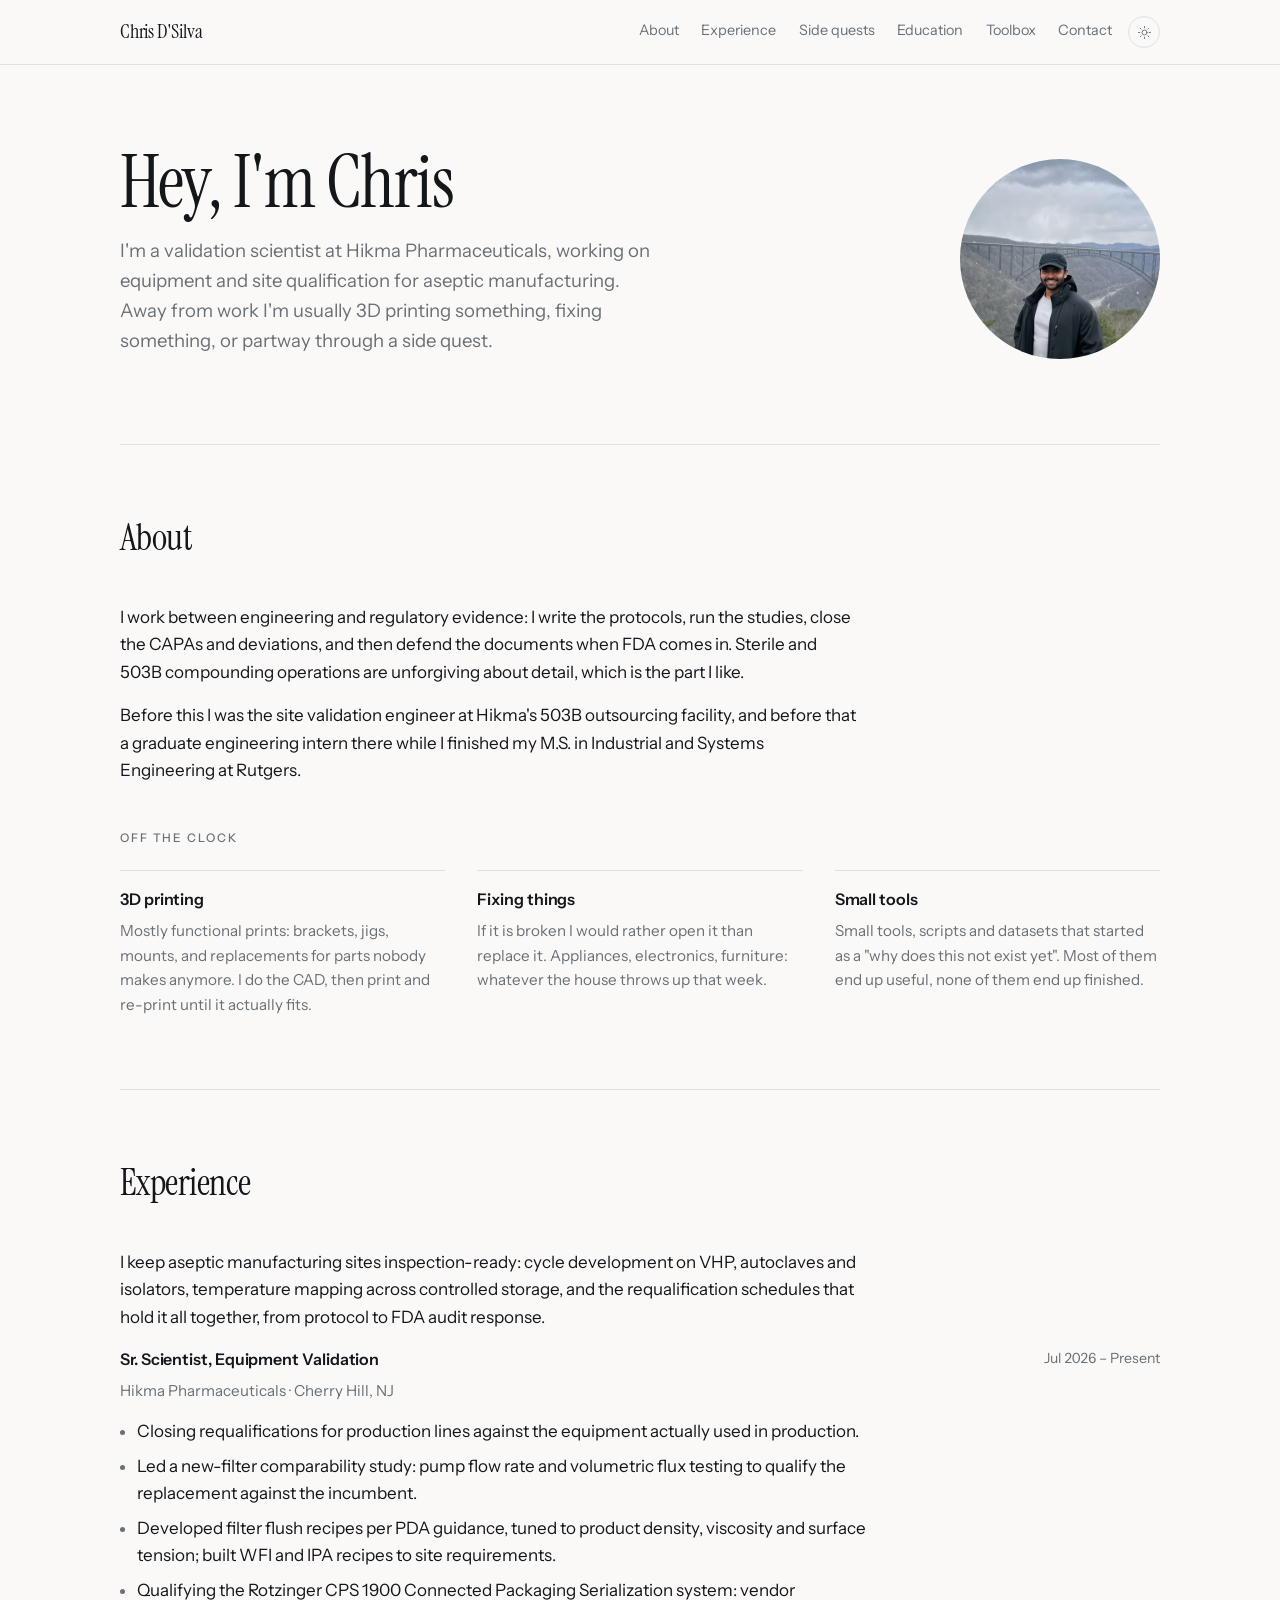
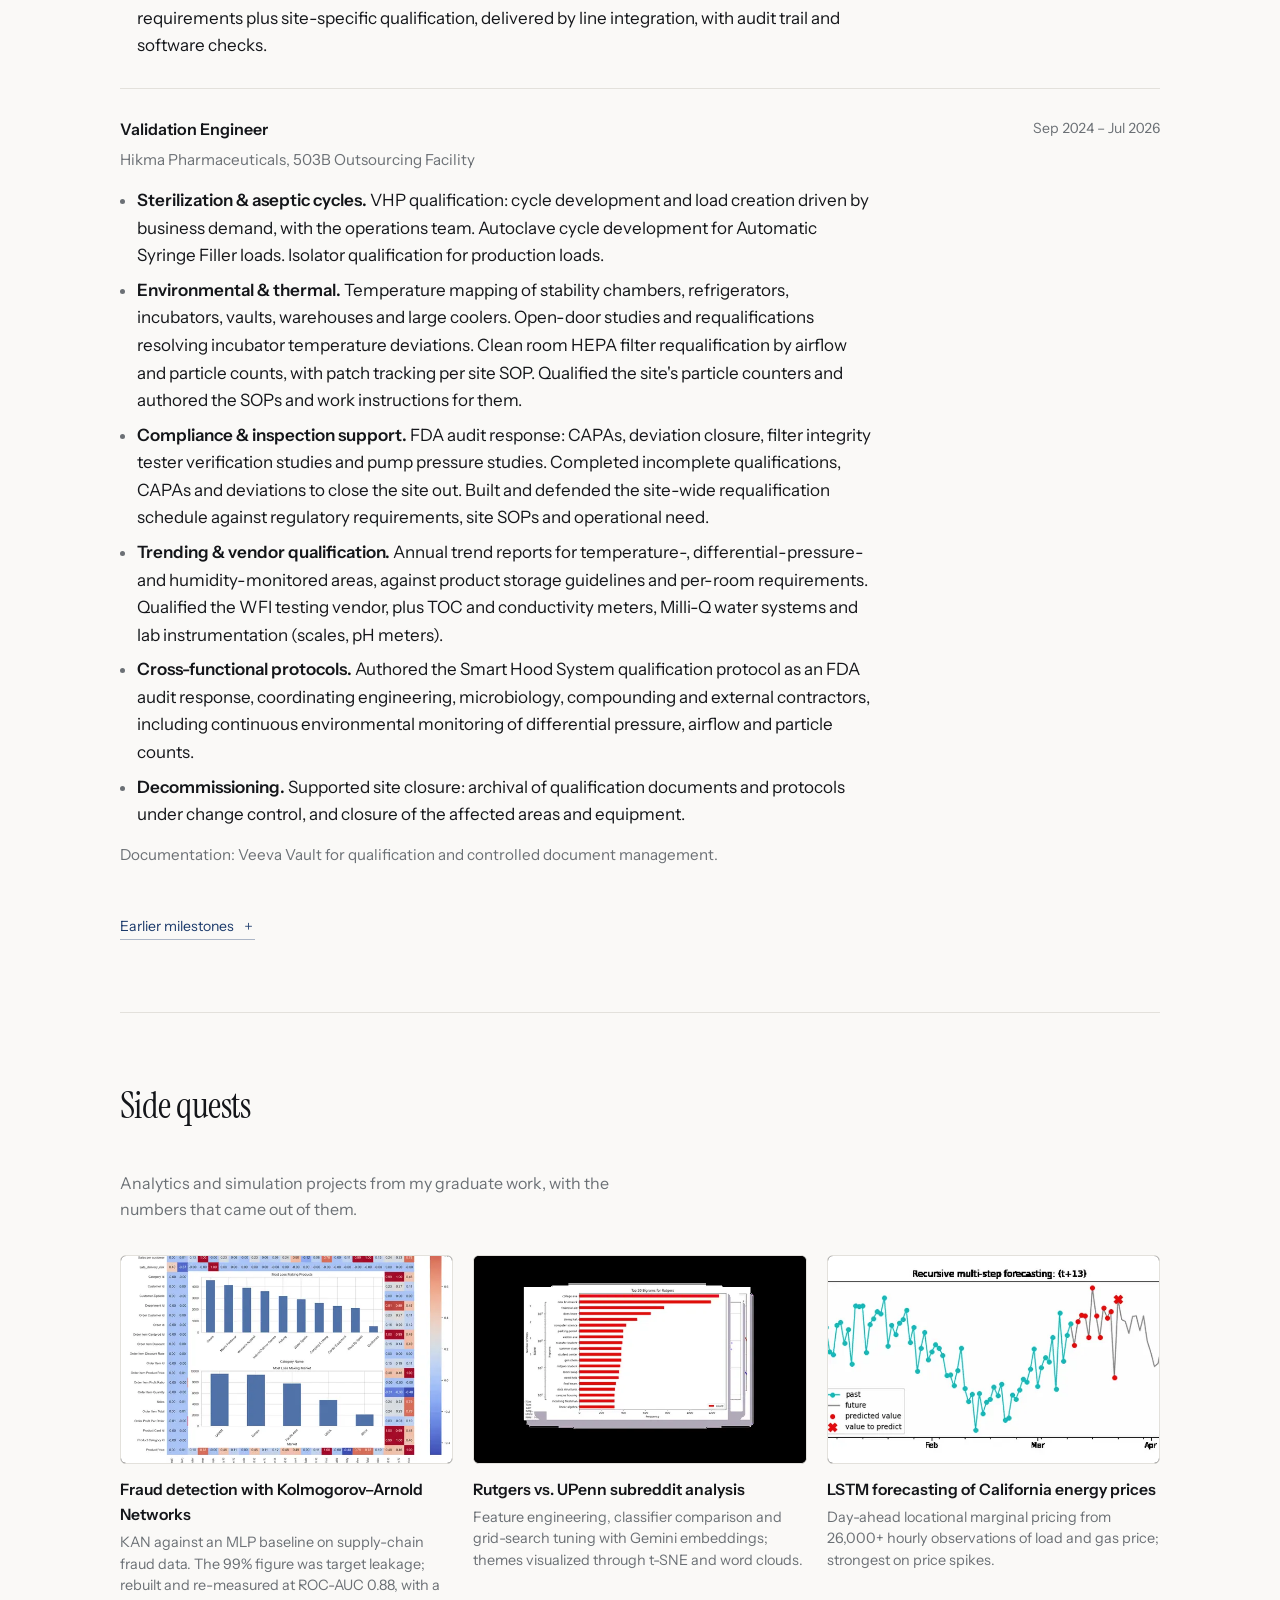
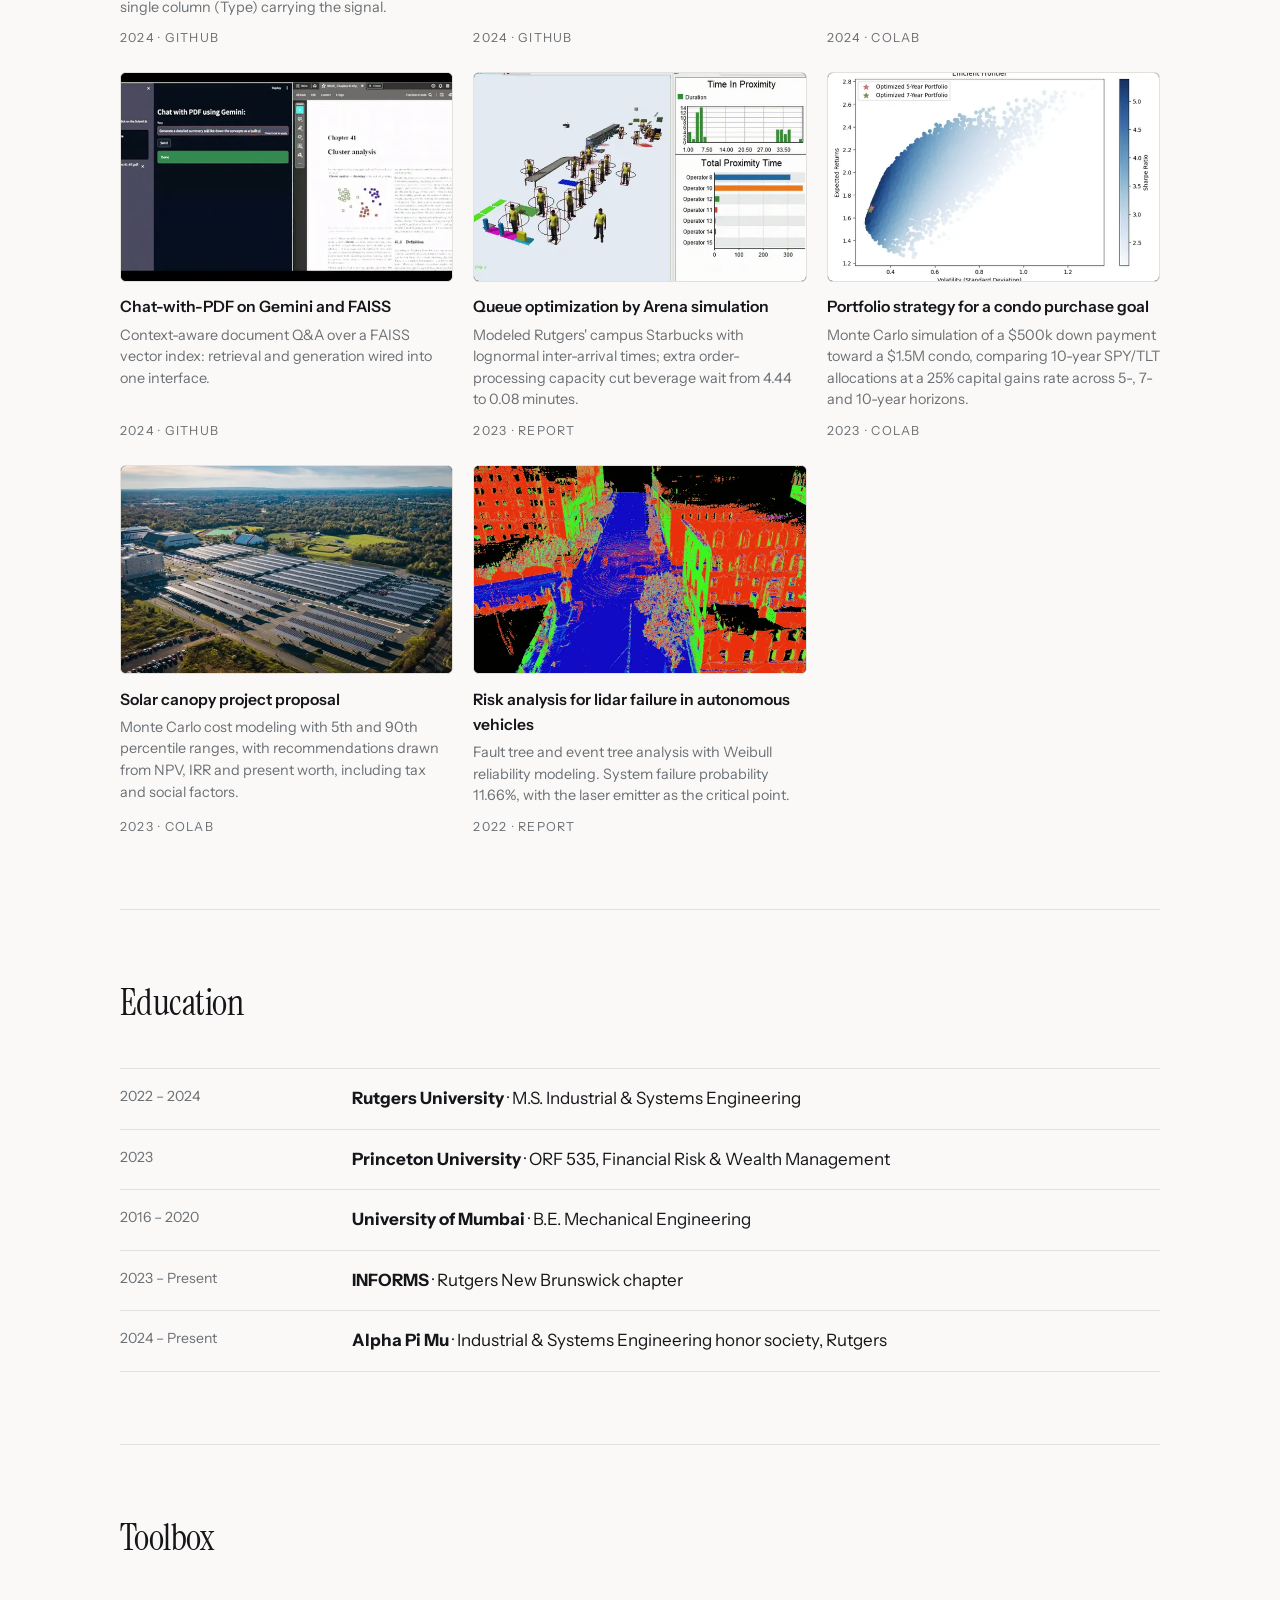
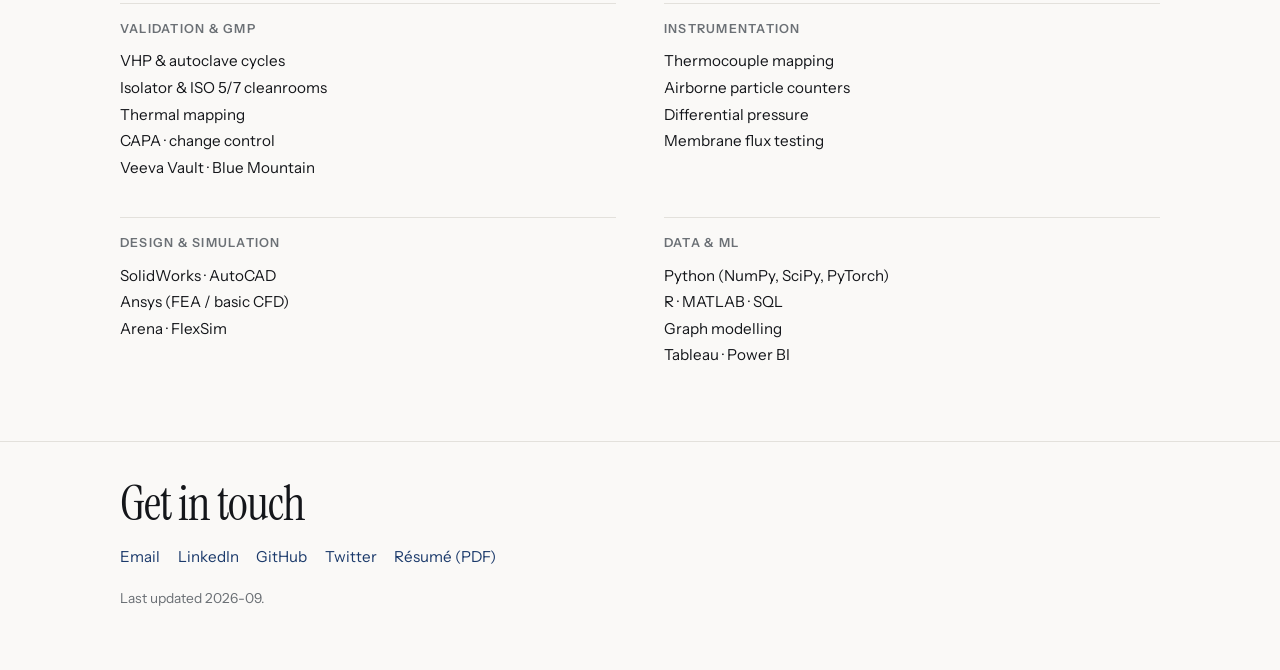
==== index.html @ febd9c00 "Experience: move the dates to the right The job grid was 12.5rem 1fr with the date in the left colum" ====
<!DOCTYPE html>
<html lang="en">
<head>
<meta charset="utf-8">
<meta name="viewport" content="width=device-width, initial-scale=1">
<title>Chris D'Silva · Sr. Scientist, Equipment Validation</title>
<meta name="description" content="Sr. Scientist, Equipment Validation at Hikma Pharmaceuticals: sterile and 503B compounding VHP and autoclave cycle development, isolator qualification, temperature mapping, FDA audit response, and serialization line qualification.">
<link rel="canonical" href="https://chrisd-7.github.io/ChrisDSilva/">
<link rel="icon" href="data:image/svg+xml,%3Csvg xmlns='http://www.w3.org/2000/svg' viewBox='0 0 32 32'%3E%3Crect width='32' height='32' rx='8' fill='%231B3A6B'/%3E%3Ctext x='16' y='22.5' font-family='Georgia,serif' font-size='17' fill='%23fff' text-anchor='middle'%3EC%3C/text%3E%3C/svg%3E">

<link rel="preconnect" href="https://fonts.googleapis.com">
<link rel="preconnect" href="https://fonts.gstatic.com" crossorigin>
<link href="https://fonts.googleapis.com/css2?family=Instrument+Serif:ital@0;1&family=Instrument+Sans:ital,wght@0,400..700;1,400..600&display=swap" rel="stylesheet">

<meta property="og:type" content="profile">
<meta property="og:title" content="Chris D'Silva · Sr. Scientist, Equipment Validation">
<meta property="og:description" content="Sterile and 503B validation: VHP and autoclave cycle development, isolator qualification, temperature mapping, FDA audit response.">
<meta property="og:url" content="https://chrisd-7.github.io/ChrisDSilva/">
<meta property="og:image" content="https://chrisd-7.github.io/ChrisDSilva/assets/site/og-card.png">
<meta property="og:image:width" content="1200">
<meta property="og:image:height" content="630">
<meta name="twitter:card" content="summary_large_image">
<meta name="theme-color" content="#faf9f7" media="(prefers-color-scheme: light)">
<meta name="theme-color" content="#0e0f11" media="(prefers-color-scheme: dark)">

<script>try{var t=localStorage.getItem("theme");if(t)document.documentElement.setAttribute("data-theme",t)}catch(e){}</script>

<style>
  :root {
    --paper: #faf9f7;
    --ink: #14161a;
    --muted: #6b7075;
    --hair: #e3e1dc;
    --accent: #1b3a6b;
    --accent-soft: #eef1f7;
    --max: 68rem;
    --sans: "Instrument Sans", "Helvetica Neue", Helvetica, Arial, sans-serif;
    --serif: "Instrument Serif", Georgia, "Times New Roman", serif;
  }
  @media (prefers-color-scheme: dark) {
    :root:not([data-theme="light"]) {
      --paper: #0e0f11;
      --ink: #edeae4;
      --muted: #96999e;
      --hair: #272a2f;
      --accent: #a8c0e8;
      --accent-soft: #171b23;
    }
  }
  :root[data-theme="dark"] {
      --paper: #0e0f11;
      --ink: #edeae4;
      --muted: #96999e;
      --hair: #272a2f;
      --accent: #a8c0e8;
      --accent-soft: #171b23;
  }
  * { box-sizing: border-box; }
  html { -webkit-text-size-adjust: 100%; scroll-behavior: smooth; scroll-padding-top: 6rem; }
  body {
    margin: 0; background: var(--paper); color: var(--ink);
    font-family: var(--sans); font-size: 17px; line-height: 1.62;
    font-feature-settings: "ss01" 1;
    -webkit-font-smoothing: antialiased;
  }
  img { display: block; max-width: 100%; height: auto; }
  a { color: inherit; text-decoration: none; }
  .link { color: var(--accent); }
  .link:hover { text-decoration: underline; text-underline-offset: 3px; }
  a:focus-visible, summary:focus-visible, button:focus-visible { outline: 2px solid var(--accent); outline-offset: 3px; border-radius: 4px; }
  .wrap { max-width: var(--max); margin: 0 auto; padding: 0 1.5rem; }

  /* ————— type ————— */
  .serif { font-family: var(--serif); font-weight: 400; letter-spacing: -0.01em; }
  .eyebrow {
    font-size: .74rem; letter-spacing: .16em; text-transform: uppercase;
    color: var(--muted); font-weight: 500;
  }
  h1 {
    font-family: var(--serif); font-weight: 400;
    font-size: clamp(2.6rem, 7vw, 4.6rem); line-height: 1.02;
    letter-spacing: -0.02em; margin: 0 0 1rem;
  }
  h2 {
    font-family: var(--serif); font-weight: 400; font-size: clamp(1.7rem, 3.4vw, 2.3rem);
    line-height: 1.15; letter-spacing: -0.015em; margin: 0 0 .5rem;
  }
  h3 { font-size: 1rem; font-weight: 600; margin: 0 0 .35rem; letter-spacing: -0.005em; }
  p { margin: 0 0 1rem; }
  /* keep prose readable: cap the measure on wide screens */
  main p, main li { max-width: 46rem; }
  .lede { font-size: 1.16rem; color: var(--muted); max-width: 34rem; }

  /* ————— header ————— */
  .bar { position: sticky; top: 0; z-index: 20; background: color-mix(in srgb, var(--paper) 88%, transparent); backdrop-filter: blur(10px) saturate(150%); border-bottom: 1px solid var(--hair); }
  .bar-in { display: flex; align-items: center; gap: 1rem; height: 4rem; }
  .mark { font-family: var(--serif); font-size: 1.22rem; letter-spacing: -0.01em; }
  .bar nav { margin-left: auto; display: flex; gap: 1.4rem; font-size: .9rem; }
  .bar nav a { color: var(--muted); position: relative; padding-bottom: 2px; transition: color .25s; }
  .bar nav a:hover, .bar nav a.on { color: var(--ink); }
  .bar nav a::after {
    content: ""; position: absolute; left: 0; right: 100%; bottom: 0; height: 1px;
    background: var(--accent); transition: right .3s cubic-bezier(.4,0,.2,1);
  }
  .bar nav a.on::after, .bar nav a:hover::after { right: 0; }
  @media (max-width: 42rem) {
    .bar nav { gap: .95rem; font-size: .84rem; }
    .bar nav a[href="#toolbox"],
    .bar nav a[href="#education"] { display: none; }
    .mark { font-size: 1.05rem; white-space: nowrap; }
  }


  /* ————— theme switch ————— */
  .tgl {
    display: inline-flex; align-items: center; justify-content: center; flex: none;
    width: 32px; height: 32px; padding: 0; cursor: pointer;
    border: 1px solid var(--hair); border-radius: 999px;
    background: transparent; color: var(--muted);
    transition: color .25s, border-color .25s;
  }
  .tgl:hover { color: var(--ink); border-color: var(--accent); }
  .tgl svg { width: 15px; height: 15px; }
  .tgl .i-moon { display: none; }
  :root[data-icon="dark"] .tgl .i-sun { display: none; }
  :root[data-icon="dark"] .tgl .i-moon { display: block; }
  @media (max-width: 34rem) { .mark { display: none; } }

  /* ————— hero ————— */
  .hero { padding: 5rem 0 4.5rem; }
  .hero .row { display: grid; grid-template-columns: 1.35fr .65fr; gap: 3rem; align-items: center; }
  .hero .shot { justify-self: end; }
  .hero .shot img { width: 200px; height: 200px; border-radius: 50%; object-fit: cover; filter: saturate(.92); }
  @media (max-width: 48rem) {
    .hero { padding-top: 3rem; }
    .hero .row { grid-template-columns: 1fr; gap: 2rem; }
    .hero .shot { justify-self: start; }
    .hero .shot img { width: 128px; height: 128px; }
  }

  .subhead { margin: 2.75rem 0 1.4rem; }

  /* ————— sections ————— */
  section { padding: 4.5rem 0; border-top: 1px solid var(--hair); }
  .head { display: flex; align-items: baseline; gap: 1.1rem; margin-bottom: 2.25rem; }

  /* pillars */
  .pillars { display: grid; grid-template-columns: repeat(3, 1fr); gap: 2rem; }
  @media (max-width: 48rem) { .pillars { grid-template-columns: 1fr; gap: 1.5rem; } }
  .pillar { border-top: 1px solid var(--hair); padding-top: 1rem; }
  .pillar p { color: var(--muted); font-size: .95rem; margin: 0; }

  /* timeline */
  .job { display: grid; grid-template-columns: 1fr auto; gap: 2rem; padding: 1.75rem 0; border-top: 1px solid var(--hair); }
  .job:first-of-type { border-top: 0; padding-top: 0; }
  .job .when { font-size: .88rem; color: var(--muted); font-variant-numeric: tabular-nums; }
  .job > div:first-child { order: 2; text-align: right; }
  .job > div:last-child { order: 1; }
  .job .org { color: var(--muted); font-size: .95rem; margin: .15rem 0 .9rem; }
  .job ul { margin: 0; padding-left: 1.05rem; }
  .job li { margin-bottom: .45rem; }
  .job li::marker { color: var(--muted); }
  .job li:last-child { margin-bottom: 0; }
  .job .g { font-weight: 600; }
  @media (max-width: 48rem) {
    .job { grid-template-columns: 1fr; gap: .5rem; }
    .job > div:first-child { order: 1; text-align: left; }
    .job > div:last-child { order: 2; }
  }

  /* work grid */
  .grid { display: grid; grid-template-columns: repeat(3, 1fr); gap: 1.5rem 1.25rem; }
  @media (max-width: 56rem) { .grid { grid-template-columns: repeat(2, 1fr); } }
  @media (max-width: 34rem) { .grid { grid-template-columns: 1fr; } }
  .card { display: flex; flex-direction: column; }
  .card .frame { overflow: hidden; border: 1px solid var(--hair); border-radius: 6px; background: #0d0f12; }
  .card img { -webkit-user-drag: none; user-select: none; aspect-ratio: 8 / 5; width: 100%; object-fit: cover; filter: saturate(.88); transition: transform .5s cubic-bezier(.4,0,.2,1), filter .5s ease; }
  .card:has(.t a:hover) img { transform: scale(1.035); filter: saturate(1); }
  .card .t { font-weight: 600; font-size: .98rem; margin: .8rem 0 .3rem; }
  .card .d { color: var(--muted); font-size: .9rem; line-height: 1.5; margin: 0; }
  .card .y { color: var(--muted); font-size: .78rem; letter-spacing: .1em; text-transform: uppercase; margin-top: auto; padding-top: .6rem; }
  .card:has(.t a:hover) .t { color: var(--accent); }
  .card .t a:hover { text-decoration: underline; text-underline-offset: 3px; }

  /* compact rows */
  .rows { border-top: 1px solid var(--hair); }
  .row-i { display: grid; grid-template-columns: 12.5rem 1fr; gap: 2rem; padding: 1rem 0; border-bottom: 1px solid var(--hair); }
  .row-i .k { font-size: .88rem; color: var(--muted); }
  @media (max-width: 48rem) { .row-i { grid-template-columns: 1fr; gap: .25rem; } }

  .toolgrid { display: grid; grid-template-columns: repeat(2, 1fr); gap: 2.25rem 3rem; }
  .toolcat { border-top: 1px solid var(--hair); padding-top: .9rem; }
  .toolcat h3 {
    font-size: .78rem; font-weight: 600; letter-spacing: .1em; text-transform: uppercase;
    color: var(--muted); margin: 0 0 .6rem;
  }
  .toolcat ul { list-style: none; margin: 0; padding: 0; }
  .toolcat li { font-size: .95rem; line-height: 1.75; }
  @media (max-width: 40rem) { .toolgrid { grid-template-columns: 1fr; gap: 1.75rem; } }

  /* details */
  details { margin-top: 1rem; }
  summary {
    cursor: pointer; list-style: none; display: inline-flex; align-items: center; gap: .5rem;
    font-size: .88rem; color: var(--accent); border-bottom: 1px solid color-mix(in srgb, var(--accent) 35%, transparent);
    padding-bottom: 1px;
  }
  summary::-webkit-details-marker { display: none; }
  summary::after { content: "＋"; font-size: .8rem; transition: transform .25s; }
  details[open] summary::after { transform: rotate(45deg); }
  details .pane { padding-top: 1rem; }

  /* ————— footer ————— */
  footer { border-top: 1px solid var(--hair); padding: 2.25rem 0 2.75rem; }
  .sign { font-family: var(--serif); font-size: clamp(1.9rem, 5vw, 3rem); line-height: 1.1; letter-spacing: -0.02em; margin: 0 0 .9rem; }
  .flinks { display: flex; flex-wrap: wrap; gap: 1.1rem; font-size: .95rem; }
  .fine { color: var(--muted); font-size: .86rem; margin-top: 1.1rem; }

  kbd { font: inherit; color: var(--accent); background: var(--accent-soft); border-radius: 4px; padding: .05rem .35rem; }

  /* ————— scroll reveal (subtle) ————— */
  .rv { opacity: 0; transform: translateY(12px); transition: opacity .7s cubic-bezier(.4,0,.2,1), transform .7s cubic-bezier(.4,0,.2,1); }
  .rv.in { opacity: 1; transform: none; }
  @media (prefers-reduced-motion: reduce) {
    html { scroll-behavior: auto; }
    .rv { opacity: 1; transform: none; transition: none; }
    .card img, .bar nav a::after { transition: none; }
  }
  @media print {
    :root { --paper: #fff; --ink: #000; --muted: #444; --hair: #bbb; --accent: #000; --accent-soft: #fff; }
    .bar { display: none; }
    .rv { opacity: 1; transform: none; }
    section { padding: 1.5rem 0; break-inside: avoid; }
    details .pane { display: block !important; }
  }
</style>
<noscript><style>.rv{opacity:1 !important;transform:none !important}</style></noscript>
<link rel="apple-touch-icon" href="/ChrisDSilva/assets/site/apple-touch-icon.png">
</head>
<body>

<div class="bar">
  <div class="wrap bar-in">
    <a class="mark" href="#top">Chris D'Silva</a>
    <nav aria-label="Sections">
      <a href="#about">About</a>
      <a href="#experience">Experience</a>
      <a href="#work">Side quests</a>
      <a href="#education">Education</a>
      <a href="#toolbox">Toolbox</a>
      <a href="#contact">Contact</a>
    </nav>
    <button class="tgl" id="tgl" type="button" aria-label="Switch between light and dark theme" aria-pressed="false" title="Light / dark theme">
      <svg class="i-sun" viewBox="0 0 24 24" fill="none" stroke="currentColor" stroke-width="1.5" stroke-linecap="round" aria-hidden="true"><circle cx="12" cy="12" r="4"/><path d="M12 2.5v2M12 19.5v2M2.5 12h2M19.5 12h2M5.2 5.2l1.4 1.4M17.4 17.4l1.4 1.4M18.8 5.2l-1.4 1.4M6.6 17.4l-1.4 1.4"/></svg>
      <svg class="i-moon" viewBox="0 0 24 24" fill="none" stroke="currentColor" stroke-width="1.5" stroke-linecap="round" stroke-linejoin="round" aria-hidden="true"><path d="M20.5 14.3A8.5 8.5 0 0 1 9.7 3.5a8.5 8.5 0 1 0 10.8 10.8z"/></svg>
    </button>
  </div>
    </div>

<main class="wrap" id="top">

  <header class="hero">
    <div class="row">
      <div class="rv">
        <h1>Hey, I'm Chris</h1>
        <p class="lede">I'm a validation scientist at Hikma Pharmaceuticals, working on equipment and site qualification for aseptic manufacturing. Away from work I'm usually 3D printing something, fixing something, or partway through a side quest.</p>
      </div>
      <div class="shot rv">
        <picture>
          <source srcset="assets/site/avatar-480.webp" type="image/webp">
          <img src="assets/site/avatar-480.jpg" alt="Chris D'Silva" width="480" height="480">
        </picture>
      </div>

    </div>
  </header>

  <section id="about" aria-labelledby="about-h">
    <div class="head"><h2 id="about-h" class="rv">About</h2></div>
    <p>I work between engineering and regulatory evidence: I write the protocols, run the studies, close the CAPAs and deviations, and then defend the documents when FDA comes in. Sterile and 503B compounding operations are unforgiving about detail, which is the part I like.</p>
    <p>Before this I was the site validation engineer at Hikma's 503B outsourcing facility, and before that a graduate engineering intern there while I finished my M.S. in Industrial and Systems Engineering at Rutgers.</p>
    <p class="eyebrow subhead">Off the clock</p>
    <div class="pillars">
  <div class="pillar rv">
    <h3>3D printing</h3>
    <p>Mostly functional prints: brackets, jigs, mounts, and replacements for parts nobody makes anymore. I do the CAD, then print and re-print until it actually fits.</p>
  </div>
  <div class="pillar rv">
    <h3>Fixing things</h3>
    <p>If it is broken I would rather open it than replace it. Appliances, electronics, furniture: whatever the house throws up that week.</p>
  </div>
  <div class="pillar rv">
    <h3>Small tools</h3>
    <p>Small tools, scripts and datasets that started as a "why does this not exist yet". Most of them end up useful, none of them end up finished.</p>
  </div>
    </div>
  </section>

  <section id="experience" aria-labelledby="exp-h">
    <div class="head"><h2 id="exp-h" class="rv">Experience</h2></div>
    <p class="sub rv">I keep aseptic manufacturing sites inspection-ready: cycle development on VHP, autoclaves and isolators, temperature mapping across controlled storage, and the requalification schedules that hold it all together, from protocol to FDA audit response.</p>

    <article class="job rv">
      <div>
        <p class="when">Jul 2026 – Present</p>
      </div>
      <div>
        <h3>Sr. Scientist, Equipment Validation</h3>
        <p class="org">Hikma Pharmaceuticals · Cherry Hill, NJ</p>
        <ul>
          <li>Closing requalifications for production lines against the equipment actually used in production.</li>
          <li>Led a new-filter comparability study: pump flow rate and volumetric flux testing to qualify the replacement against the incumbent.</li>
          <li>Developed filter flush recipes per PDA guidance, tuned to product density, viscosity and surface tension; built WFI and IPA recipes to site requirements.</li>
          <li>Qualifying the Rotzinger CPS 1900 Connected Packaging Serialization system: vendor requirements plus site-specific qualification, delivered by line integration, with audit trail and software checks.</li>
        </ul>
      </div>
    </article>

    <article class="job rv">
      <div>
        <p class="when">Sep 2024 – Jul 2026</p>
      </div>
      <div>
        <h3>Validation Engineer</h3>
        <p class="org">Hikma Pharmaceuticals, 503B Outsourcing Facility</p>
        <ul>
          <li><span class="g">Sterilization &amp; aseptic cycles.</span> VHP qualification: cycle development and load creation driven by business demand, with the operations team. Autoclave cycle development for Automatic Syringe Filler loads. Isolator qualification for production loads.</li>
          <li><span class="g">Environmental &amp; thermal.</span> Temperature mapping of stability chambers, refrigerators, incubators, vaults, warehouses and large coolers. Open-door studies and requalifications resolving incubator temperature deviations. Clean room HEPA filter requalification by airflow and particle counts, with patch tracking per site SOP. Qualified the site's particle counters and authored the SOPs and work instructions for them.</li>
          <li><span class="g">Compliance &amp; inspection support.</span> FDA audit response: CAPAs, deviation closure, filter integrity tester verification studies and pump pressure studies. Completed incomplete qualifications, CAPAs and deviations to close the site out. Built and defended the site-wide requalification schedule against regulatory requirements, site SOPs and operational need.</li>
          <li><span class="g">Trending &amp; vendor qualification.</span> Annual trend reports for temperature-, differential-pressure- and humidity-monitored areas, against product storage guidelines and per-room requirements. Qualified the WFI testing vendor, plus TOC and conductivity meters, Milli-Q water systems and lab instrumentation (scales, pH meters).</li>
          <li><span class="g">Cross-functional protocols.</span> Authored the Smart Hood System qualification protocol as an FDA audit response, coordinating engineering, microbiology, compounding and external contractors, including continuous environmental monitoring of differential pressure, airflow and particle counts.</li>
          <li><span class="g">Decommissioning.</span> Supported site closure: archival of qualification documents and protocols under change control, and closure of the affected areas and equipment.</li>
        </ul>
        <p class="org" style="margin:.9rem 0 0">Documentation: Veeva Vault for qualification and controlled document management.</p>
      </div>
    </article>

    <details class="rv">
      <summary>Earlier milestones</summary>
      <div class="pane">
        <div class="rows">
          <div class="row-i"><span class="k">Feb 2024</span><span>Inducted into Alpha Pi Mu, the Industrial Engineering honor society.</span></div>
          <div class="row-i"><span class="k">Dec 2023</span><span>Exchange semester at Princeton University under Prof. John Mulvey.</span></div>
          <div class="row-i"><span class="k">Jun 2023</span><span>Graduate engineering intern at Hikma Pharmaceuticals.</span></div>
        </div>
      </div>
    </details>
  </section>

  <section id="work" aria-labelledby="work-h">
    <div class="head"><h2 id="work-h" class="rv">Side quests</h2></div>
    <p class="lede rv" style="margin-bottom:2rem;font-size:1rem">Analytics and simulation projects from my graduate work, with the numbers that came out of them.</p>

    <div class="grid">

      <div class="card rv">
        <div class="frame"><picture>
          <source srcset="assets/site/kan-fraud.webp" type="image/webp">
          <img src="assets/site/kan-fraud.jpg" alt="Kolmogorov–Arnold network classification output" width="640" height="400" loading="lazy" decoding="async" draggable="false">
        </picture></div>
        <span class="t"><a href="https://github.com/ChrisD-7/Fraud-Detection-in-Supply-Chains-with-Kolmogorov-Arnold-Networks">Fraud detection with Kolmogorov–Arnold Networks</a></span>
        <span class="d">KAN against an MLP baseline on supply-chain fraud data. The 99% figure was target leakage; rebuilt and re-measured at ROC-AUC 0.88, with a single column (Type) carrying the signal.</span>
        <span class="y">2024 · GitHub</span>
      </div>


      <div class="card rv">
        <div class="frame"><picture>
          <source srcset="assets/site/reddit-nlp.webp" type="image/webp">
          <img src="assets/site/reddit-nlp.jpg" alt="Topic clusters from the Rutgers and UPenn subreddit analysis" width="640" height="400" loading="lazy" decoding="async" draggable="false">
        </picture></div>
        <span class="t"><a href="https://github.com/ChrisD-7/reddit_NLP">Rutgers vs. UPenn subreddit analysis</a></span>
        <span class="d">Feature engineering, classifier comparison and grid-search tuning with Gemini embeddings; themes visualized through t-SNE and word clouds.</span>
        <span class="y">2024 · GitHub</span>
      </div>


      <div class="card rv">
        <div class="frame"><picture>
          <source srcset="assets/site/energy-lstm.webp" type="image/webp">
          <img src="assets/site/energy-lstm.jpg" alt="Forecast against actual day-ahead energy prices" width="640" height="400" loading="lazy" decoding="async" draggable="false">
        </picture></div>
        <span class="t"><a href="https://colab.research.google.com/drive/15smebSMqLlasVcfZ-iT7i0eoe-Ya96lv?usp=sharing">LSTM forecasting of California energy prices</a></span>
        <span class="d">Day-ahead locational marginal pricing from 26,000+ hourly observations of load and gas price; strongest on price spikes.</span>
        <span class="y">2024 · Colab</span>
      </div>


      <div class="card rv">
        <div class="frame"><picture>
          <source srcset="assets/site/chat-with-pdf.webp" type="image/webp">
          <img src="assets/site/chat-with-pdf.jpg" alt="Chat interface answering questions from an uploaded PDF" width="640" height="400" loading="lazy" decoding="async" draggable="false">
        </picture></div>
        <span class="t"><a href="https://github.com/ChrisD-7/Chat-with-PDF">Chat-with-PDF on Gemini and FAISS</a></span>
        <span class="d">Context-aware document Q&amp;A over a FAISS vector index: retrieval and generation wired into one interface.</span>
        <span class="y">2024 · GitHub</span>
      </div>


      <div class="card rv">
        <div class="frame"><picture>
          <source srcset="assets/site/starbucks-arena.webp" type="image/webp">
          <img src="assets/site/starbucks-arena.jpg" alt="Arena simulation model of a service queue" width="640" height="400" loading="lazy" decoding="async" draggable="false">
        </picture></div>
        <span class="t"><a href="https://drive.google.com/file/d/1wfK4p9qCKhi0UGbTf14v0yKSKmXtCZub/view?usp=sharing">Queue optimization by Arena simulation</a></span>
        <span class="d">Modeled Rutgers' campus Starbucks with lognormal inter-arrival times; extra order-processing capacity cut beverage wait from 4.44 to 0.08 minutes.</span>
        <span class="y">2023 · Report</span>
      </div>


      <div class="card rv">
        <div class="frame"><picture>
          <source srcset="assets/site/condo-monte-carlo.webp" type="image/webp">
          <img src="assets/site/condo-monte-carlo.jpg" alt="Monte Carlo projection of savings growth against investment allocations" width="640" height="400" loading="lazy" decoding="async" draggable="false">
        </picture></div>
        <span class="t"><a href="https://colab.research.google.com/drive/1p3rkfgSLyiWSkOTSuc8TgLOEzcKx46XX?authuser=1">Portfolio strategy for a condo purchase goal</a></span>
        <span class="d">Monte Carlo simulation of a $500k down payment toward a $1.5M condo, comparing 10-year SPY/TLT allocations at a 25% capital gains rate across 5-, 7- and 10-year horizons.</span>
        <span class="y">2023 · Colab</span>
      </div>


      <div class="card rv">
        <div class="frame"><picture>
          <source srcset="assets/site/solar-canopy.webp" type="image/webp">
          <img src="assets/site/solar-canopy.jpg" alt="Monte Carlo cost distribution for a solar canopy project" width="640" height="400" loading="lazy" decoding="async" draggable="false">
        </picture></div>
        <span class="t"><a href="https://colab.research.google.com/drive/1vs2IThr_u1YbnPEwRmuDIzhQs3kR_31E?usp=sharing">Solar canopy project proposal</a></span>
        <span class="d">Monte Carlo cost modeling with 5th and 90th percentile ranges, with recommendations drawn from NPV, IRR and present worth, including tax and social factors.</span>
        <span class="y">2023 · Colab</span>
      </div>


      <div class="card rv">
        <div class="frame"><picture>
          <source srcset="assets/site/lidar-risk.webp" type="image/webp">
          <img src="assets/site/lidar-risk.jpg" alt="Fault tree reliability model for a lidar system" width="640" height="400" loading="lazy" decoding="async" draggable="false">
        </picture></div>
        <span class="t"><a href="https://drive.google.com/file/d/1-yNLgyN6adJx9g5bVedCzPqWIsOQBbBi/view?usp=sharing">Risk analysis for lidar failure in autonomous vehicles</a></span>
        <span class="d">Fault tree and event tree analysis with Weibull reliability modeling. System failure probability 11.66%, with the laser emitter as the critical point.</span>
        <span class="y">2022 · Report</span>
      </div>
    </div>
  </section>

  <section id="education" aria-labelledby="edu-h">
    <div class="head"><h2 id="edu-h" class="rv">Education</h2></div>
    <div class="rows rv">
      <div class="row-i"><span class="k">2022 – 2024</span><span><strong>Rutgers University</strong> · M.S. Industrial &amp; Systems Engineering</span></div>
      <div class="row-i"><span class="k">2023</span><span><strong>Princeton University</strong> · ORF 535, Financial Risk &amp; Wealth Management</span></div>
      <div class="row-i"><span class="k">2016 – 2020</span><span><strong>University of Mumbai</strong> · B.E. Mechanical Engineering</span></div>
      <div class="row-i"><span class="k">2023 – Present</span><span><strong>INFORMS</strong> · Rutgers New Brunswick chapter</span></div>
      <div class="row-i"><span class="k">2024 – Present</span><span><strong>Alpha Pi Mu</strong> · Industrial &amp; Systems Engineering honor society, Rutgers</span></div>
    </div>
  </section>

  <section id="toolbox" aria-labelledby="tb-h">
    <div class="head"><h2 id="tb-h" class="rv">Toolbox</h2></div>

    <div class="toolgrid rv">
      <div class="toolcat">
        <h3>Validation &amp; GMP</h3>
        <ul>
          <li>VHP &amp; autoclave cycles</li>
          <li>Isolator &amp; ISO 5/7 cleanrooms</li>
          <li>Thermal mapping</li>
          <li>CAPA · change control</li>
          <li>Veeva Vault · Blue Mountain</li>
        </ul>
      </div>
      <div class="toolcat">
        <h3>Instrumentation</h3>
        <ul>
          <li>Thermocouple mapping</li>
          <li>Airborne particle counters</li>
          <li>Differential pressure</li>
          <li>Membrane flux testing</li>
        </ul>
      </div>
      <div class="toolcat">
        <h3>Design &amp; simulation</h3>
        <ul>
          <li>SolidWorks · AutoCAD</li>
          <li>Ansys (FEA / basic CFD)</li>
          <li>Arena · FlexSim</li>
        </ul>
      </div>
      <div class="toolcat">
        <h3>Data &amp; ML</h3>
        <ul>
          <li>Python (NumPy, SciPy, PyTorch)</li>
          <li>R · MATLAB · SQL</li>
          <li>Graph modelling</li>
          <li>Tableau · Power BI</li>
        </ul>
      </div>
    </div>
  </section>

</main>

<footer id="contact">
  <div class="wrap">
    <p class="sign serif">Get in touch</p>
    <div class="flinks">
      <a class="link" href="mailto:chrisdsilva007@gmail.com">Email</a>
      <a class="link" href="https://www.linkedin.com/in/chrisdsilva07/">LinkedIn</a>
      <a class="link" href="https://github.com/ChrisD-7">GitHub</a>
      <a class="link" href="https://twitter.com/chrisdsilvaOO7">Twitter</a>
      <a class="link" href="assets/files/chris-dsilva-resume.pdf">Résumé (PDF)</a>
    </div>
    <p class="fine">Last updated 2026-09.</p>
  </div>
</footer>

<script>
(function () {
  var reduce = window.matchMedia('(prefers-reduced-motion: reduce)').matches;

  // subtle staggered reveal on scroll
  var items = document.querySelectorAll('.rv');
  if (reduce || !('IntersectionObserver' in window)) {
    items.forEach(function (el) { el.classList.add('in'); });
  } else {
    var io = new IntersectionObserver(function (entries) {
      entries.forEach(function (e) {
        if (!e.isIntersecting) return;
        var sibs = Array.prototype.filter.call(e.target.parentNode.children, function (c) { return c.classList.contains('rv'); });
        var i = Math.max(0, sibs.indexOf(e.target));
        e.target.style.transitionDelay = Math.min(i * 70, 280) + 'ms';
        e.target.classList.add('in');
        io.unobserve(e.target);
      });
    }, { rootMargin: '0px 0px -8% 0px', threshold: 0.08 });
    items.forEach(function (el) { io.observe(el); });
  }

  // light / dark switch: OS default, explicit choice wins and persists
  var root = document.documentElement;
  var mq = window.matchMedia('(prefers-color-scheme: dark)');
  var btn = document.getElementById('tgl');
  function effectiveTheme() {
    return root.getAttribute('data-theme') || (mq.matches ? 'dark' : 'light');
  }
  function paintTheme() {
    var dark = effectiveTheme() === 'dark';
    root.setAttribute('data-icon', dark ? 'dark' : 'light');
    if (btn) btn.setAttribute('aria-pressed', dark ? 'true' : 'false');
  }
  if (btn) {
    paintTheme();
    mq.addEventListener('change', function () { if (!root.getAttribute('data-theme')) paintTheme(); });
    btn.addEventListener('click', function () {
      var next = effectiveTheme() === 'dark' ? 'light' : 'dark';
      root.setAttribute('data-theme', next);
      try { localStorage.setItem('theme', next); } catch (e) {}
      paintTheme();
    });
  }

  // active section in the header nav
  var links = Array.prototype.slice.call(document.querySelectorAll('.bar nav a'));
  var sections = links.map(function (a) { return document.querySelector(a.getAttribute('href')); }).filter(Boolean);
  function clearOnTop() {
    if (window.scrollY < 140) links.forEach(function (a) { a.classList.remove('on'); });
  }
  if ('IntersectionObserver' in window && sections.length) {
    var so = new IntersectionObserver(function (entries) {
      if (window.scrollY < 140) return;
      entries.forEach(function (e) {
        if (!e.isIntersecting) return;
        links.forEach(function (a) { a.classList.toggle('on', a.getAttribute('href') === '#' + e.target.id); });
      });
    }, { rootMargin: '-45% 0px -50% 0px' });
    sections.forEach(function (s) { so.observe(s); });
    window.addEventListener('scroll', clearOnTop, { passive: true });
  }
})();
</script>

</body>
</html>
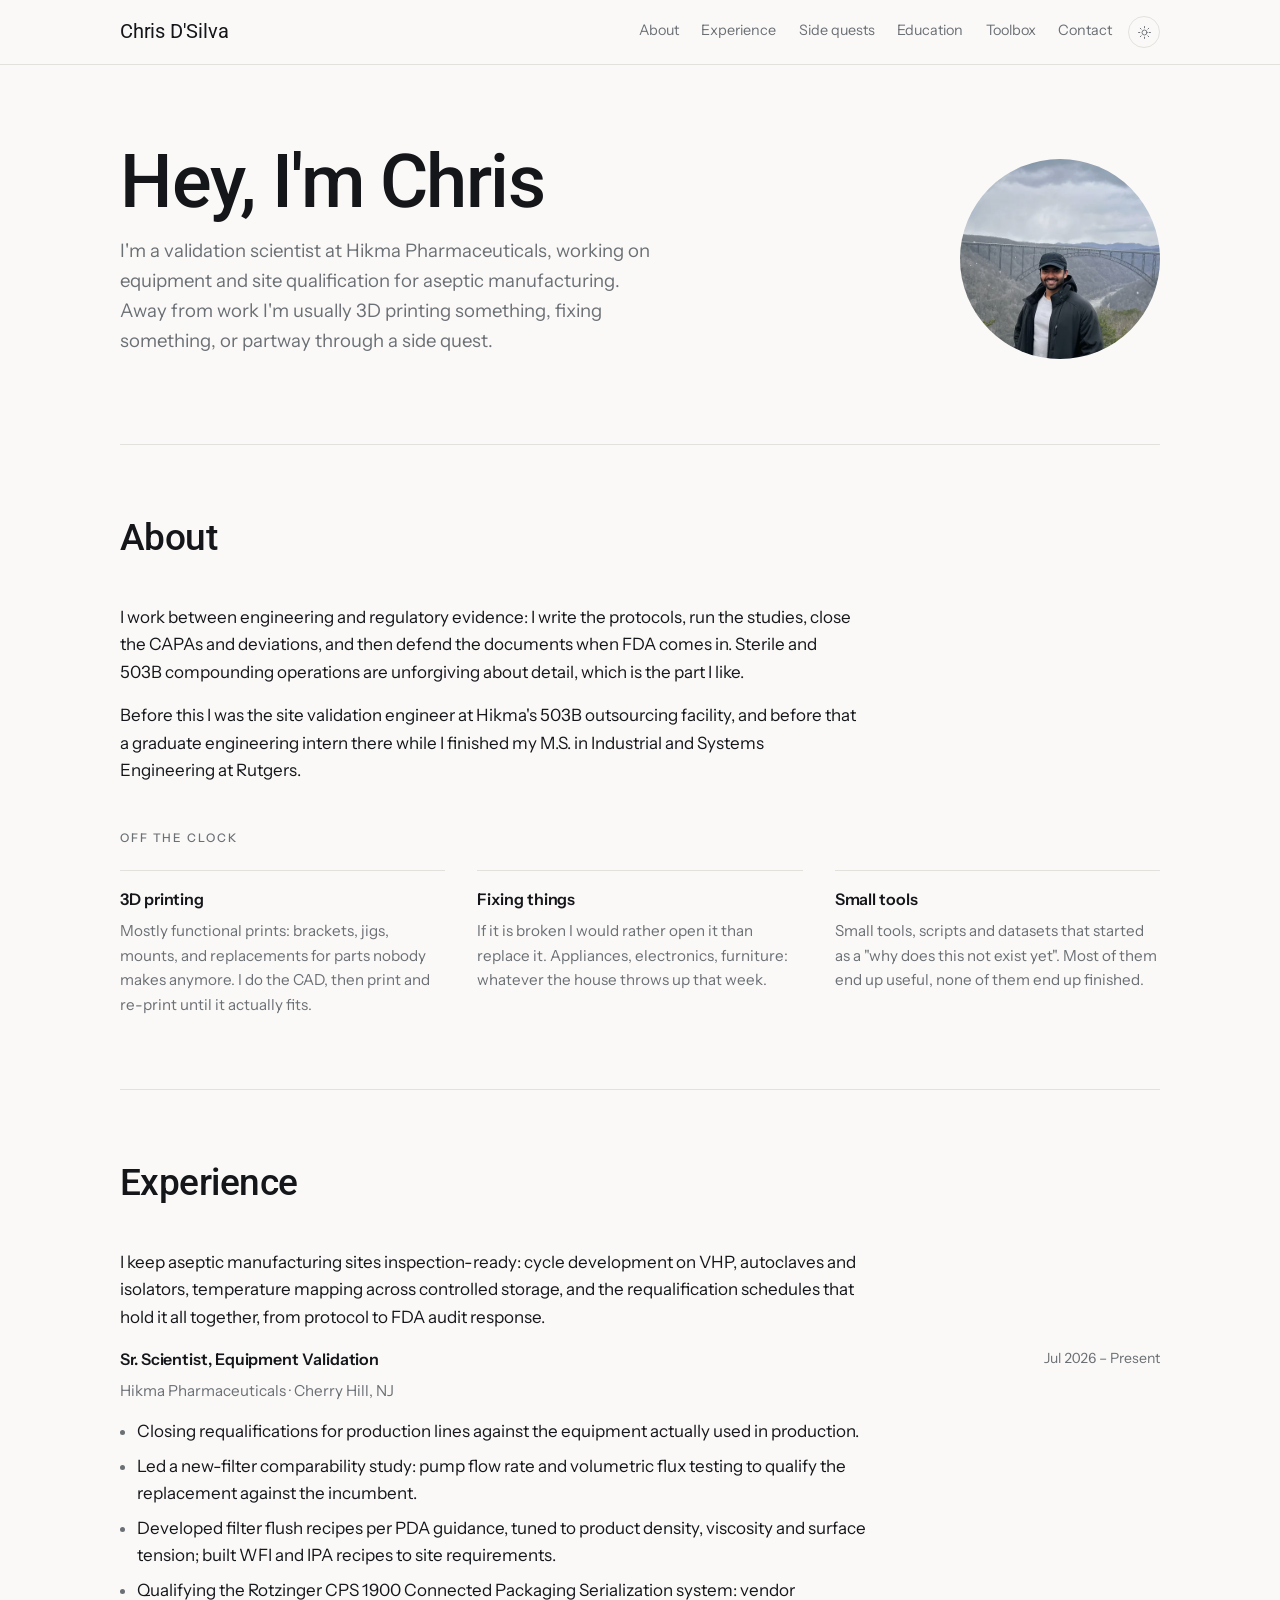
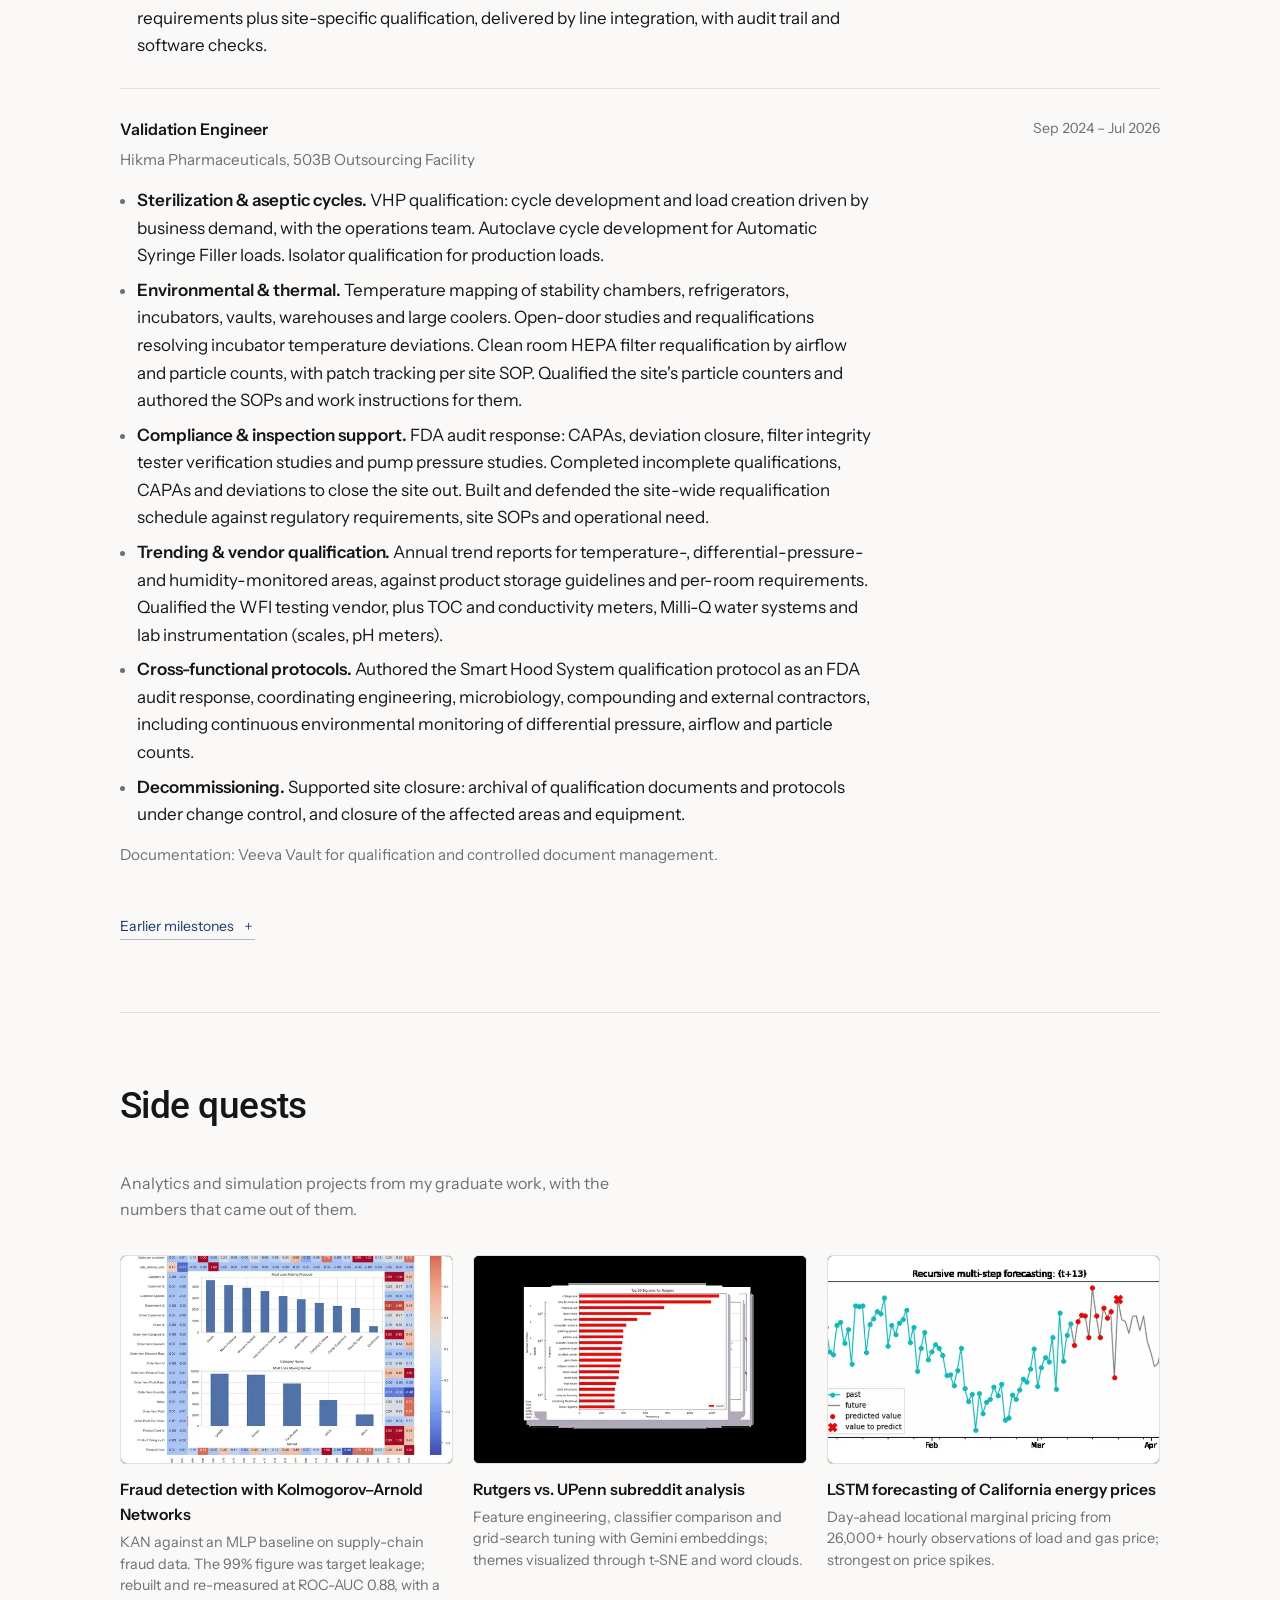
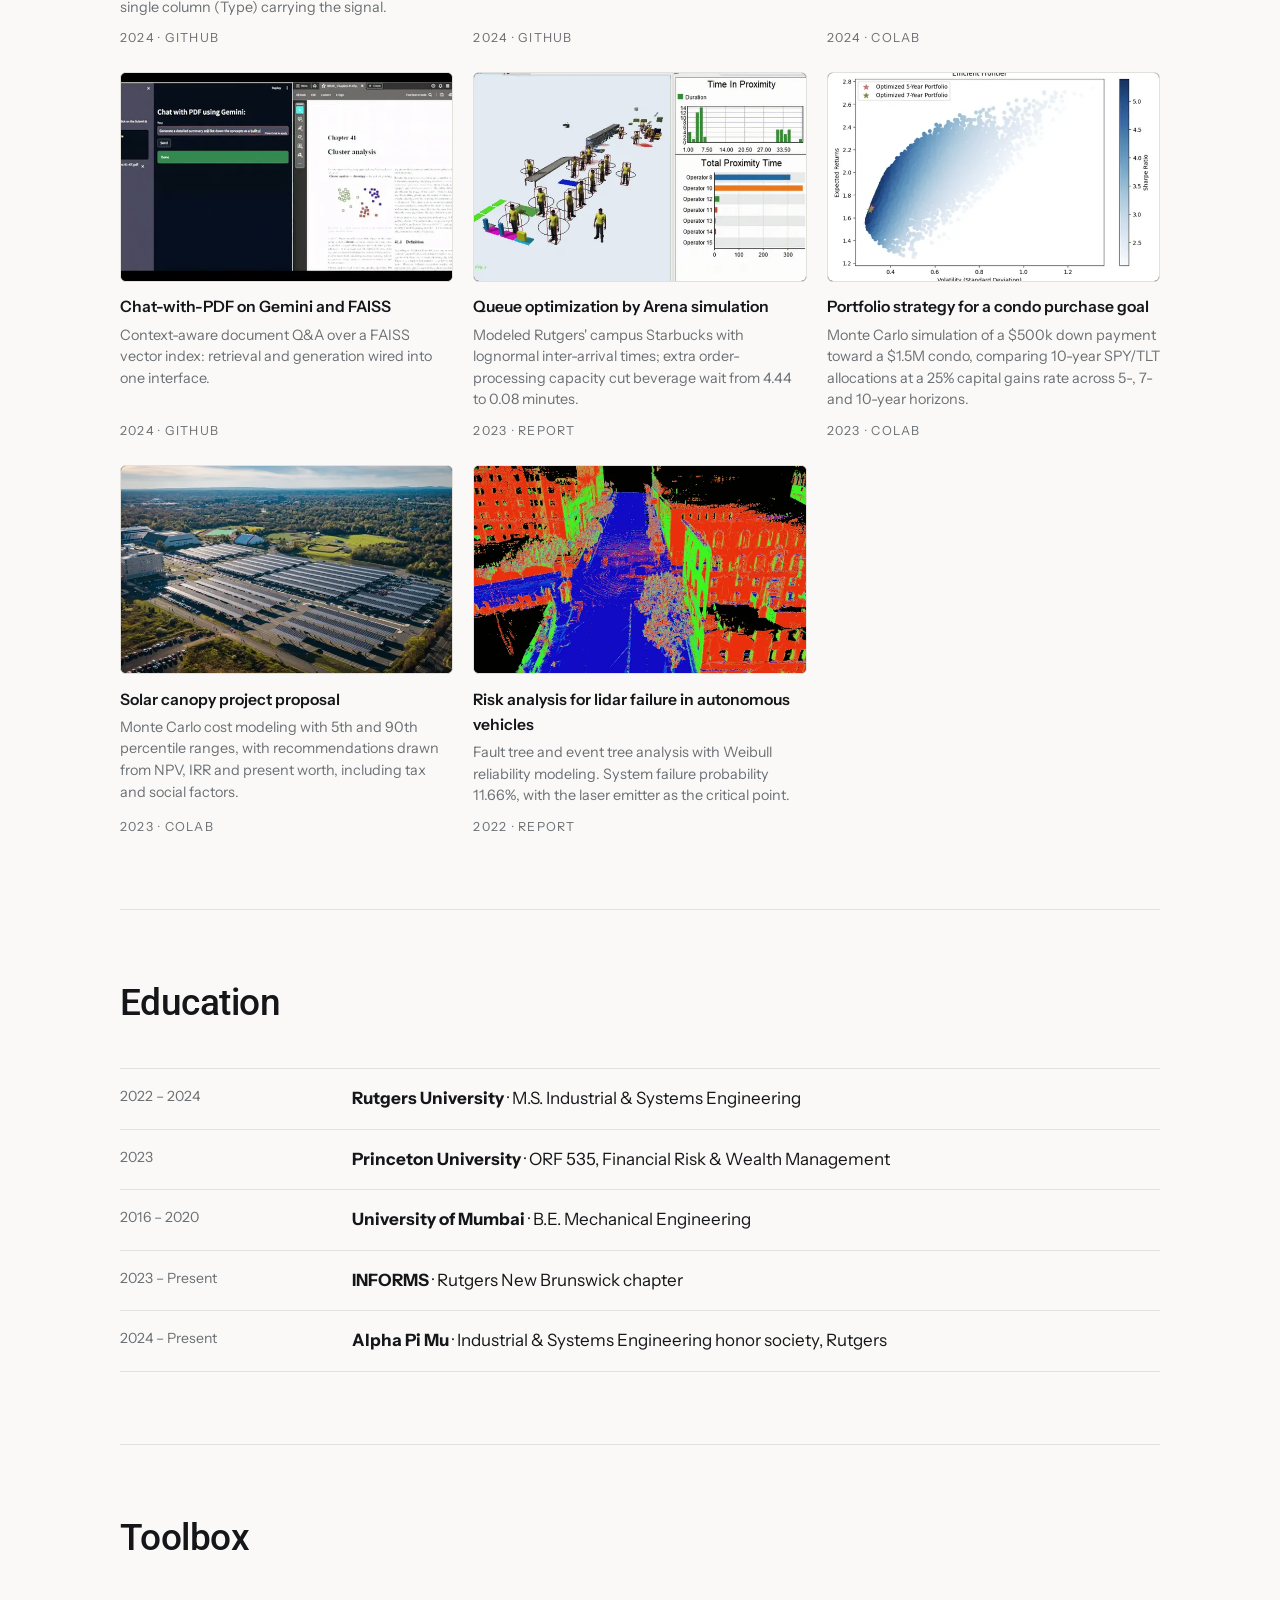
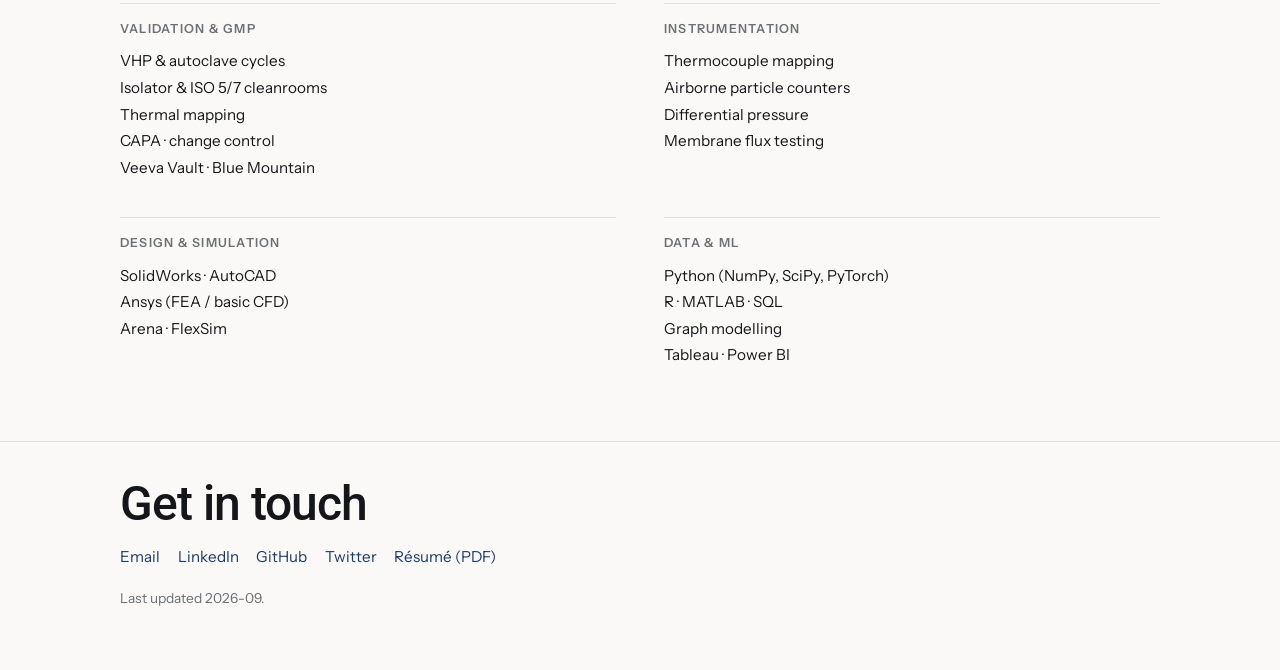
==== commit 555c1c46: "Type: display font becomes Roboto, body stays Instrument Sans Swaps Instrument Serif for Roboto on h" ====
--- a/index.html
+++ b/index.html
@@ -10,7 +10,7 @@
 
 <link rel="preconnect" href="https://fonts.googleapis.com">
 <link rel="preconnect" href="https://fonts.gstatic.com" crossorigin>
-<link href="https://fonts.googleapis.com/css2?family=Instrument+Serif:ital@0;1&family=Instrument+Sans:ital,wght@0,400..700;1,400..600&display=swap" rel="stylesheet">
+<link href="https://fonts.googleapis.com/css2?family=Instrument+Sans:ital,wght@0,400..700;1,400..600&family=Roboto:ital,wght@0,400..700;1,400..700&display=swap" rel="stylesheet">
 
 <meta property="og:type" content="profile">
 <meta property="og:title" content="Chris D'Silva · Sr. Scientist, Equipment Validation">
@@ -35,7 +35,7 @@
     --accent-soft: #eef1f7;
     --max: 68rem;
     --sans: "Instrument Sans", "Helvetica Neue", Helvetica, Arial, sans-serif;
-    --serif: "Instrument Serif", Georgia, "Times New Roman", serif;
+    --display: "Roboto", "Helvetica Neue", Helvetica, Arial, sans-serif;
   }
   @media (prefers-color-scheme: dark) {
     :root:not([data-theme="light"]) {
@@ -71,18 +71,18 @@
   .wrap { max-width: var(--max); margin: 0 auto; padding: 0 1.5rem; }
 
   /* ————— type ————— */
-  .serif { font-family: var(--serif); font-weight: 400; letter-spacing: -0.01em; }
+  .display { font-family: var(--display); font-weight: 500; letter-spacing: -0.01em; }
   .eyebrow {
     font-size: .74rem; letter-spacing: .16em; text-transform: uppercase;
     color: var(--muted); font-weight: 500;
   }
   h1 {
-    font-family: var(--serif); font-weight: 400;
+    font-family: var(--display); font-weight: 500;
     font-size: clamp(2.6rem, 7vw, 4.6rem); line-height: 1.02;
     letter-spacing: -0.02em; margin: 0 0 1rem;
   }
   h2 {
-    font-family: var(--serif); font-weight: 400; font-size: clamp(1.7rem, 3.4vw, 2.3rem);
+    font-family: var(--display); font-weight: 500; font-size: clamp(1.7rem, 3.4vw, 2.3rem);
     line-height: 1.15; letter-spacing: -0.015em; margin: 0 0 .5rem;
   }
   h3 { font-size: 1rem; font-weight: 600; margin: 0 0 .35rem; letter-spacing: -0.005em; }
@@ -94,7 +94,7 @@
   /* ————— header ————— */
   .bar { position: sticky; top: 0; z-index: 20; background: color-mix(in srgb, var(--paper) 88%, transparent); backdrop-filter: blur(10px) saturate(150%); border-bottom: 1px solid var(--hair); }
   .bar-in { display: flex; align-items: center; gap: 1rem; height: 4rem; }
-  .mark { font-family: var(--serif); font-size: 1.22rem; letter-spacing: -0.01em; }
+  .mark { font-family: var(--display); font-size: 1.22rem; letter-spacing: -0.01em; }
   .bar nav { margin-left: auto; display: flex; gap: 1.4rem; font-size: .9rem; }
   .bar nav a { color: var(--muted); position: relative; padding-bottom: 2px; transition: color .25s; }
   .bar nav a:hover, .bar nav a.on { color: var(--ink); }
@@ -212,7 +212,7 @@
 
   /* ————— footer ————— */
   footer { border-top: 1px solid var(--hair); padding: 2.25rem 0 2.75rem; }
-  .sign { font-family: var(--serif); font-size: clamp(1.9rem, 5vw, 3rem); line-height: 1.1; letter-spacing: -0.02em; margin: 0 0 .9rem; }
+  .sign { font-weight: 500; font-family: var(--display); font-size: clamp(1.9rem, 5vw, 3rem); line-height: 1.1; letter-spacing: -0.02em; margin: 0 0 .9rem; }
   .flinks { display: flex; flex-wrap: wrap; gap: 1.1rem; font-size: .95rem; }
   .fine { color: var(--muted); font-size: .86rem; margin-top: 1.1rem; }
 
@@ -500,7 +500,7 @@
 
 <footer id="contact">
   <div class="wrap">
-    <p class="sign serif">Get in touch</p>
+    <p class="sign display">Get in touch</p>
     <div class="flinks">
       <a class="link" href="mailto:chrisdsilva007@gmail.com">Email</a>
       <a class="link" href="https://www.linkedin.com/in/chrisdsilva07/">LinkedIn</a>
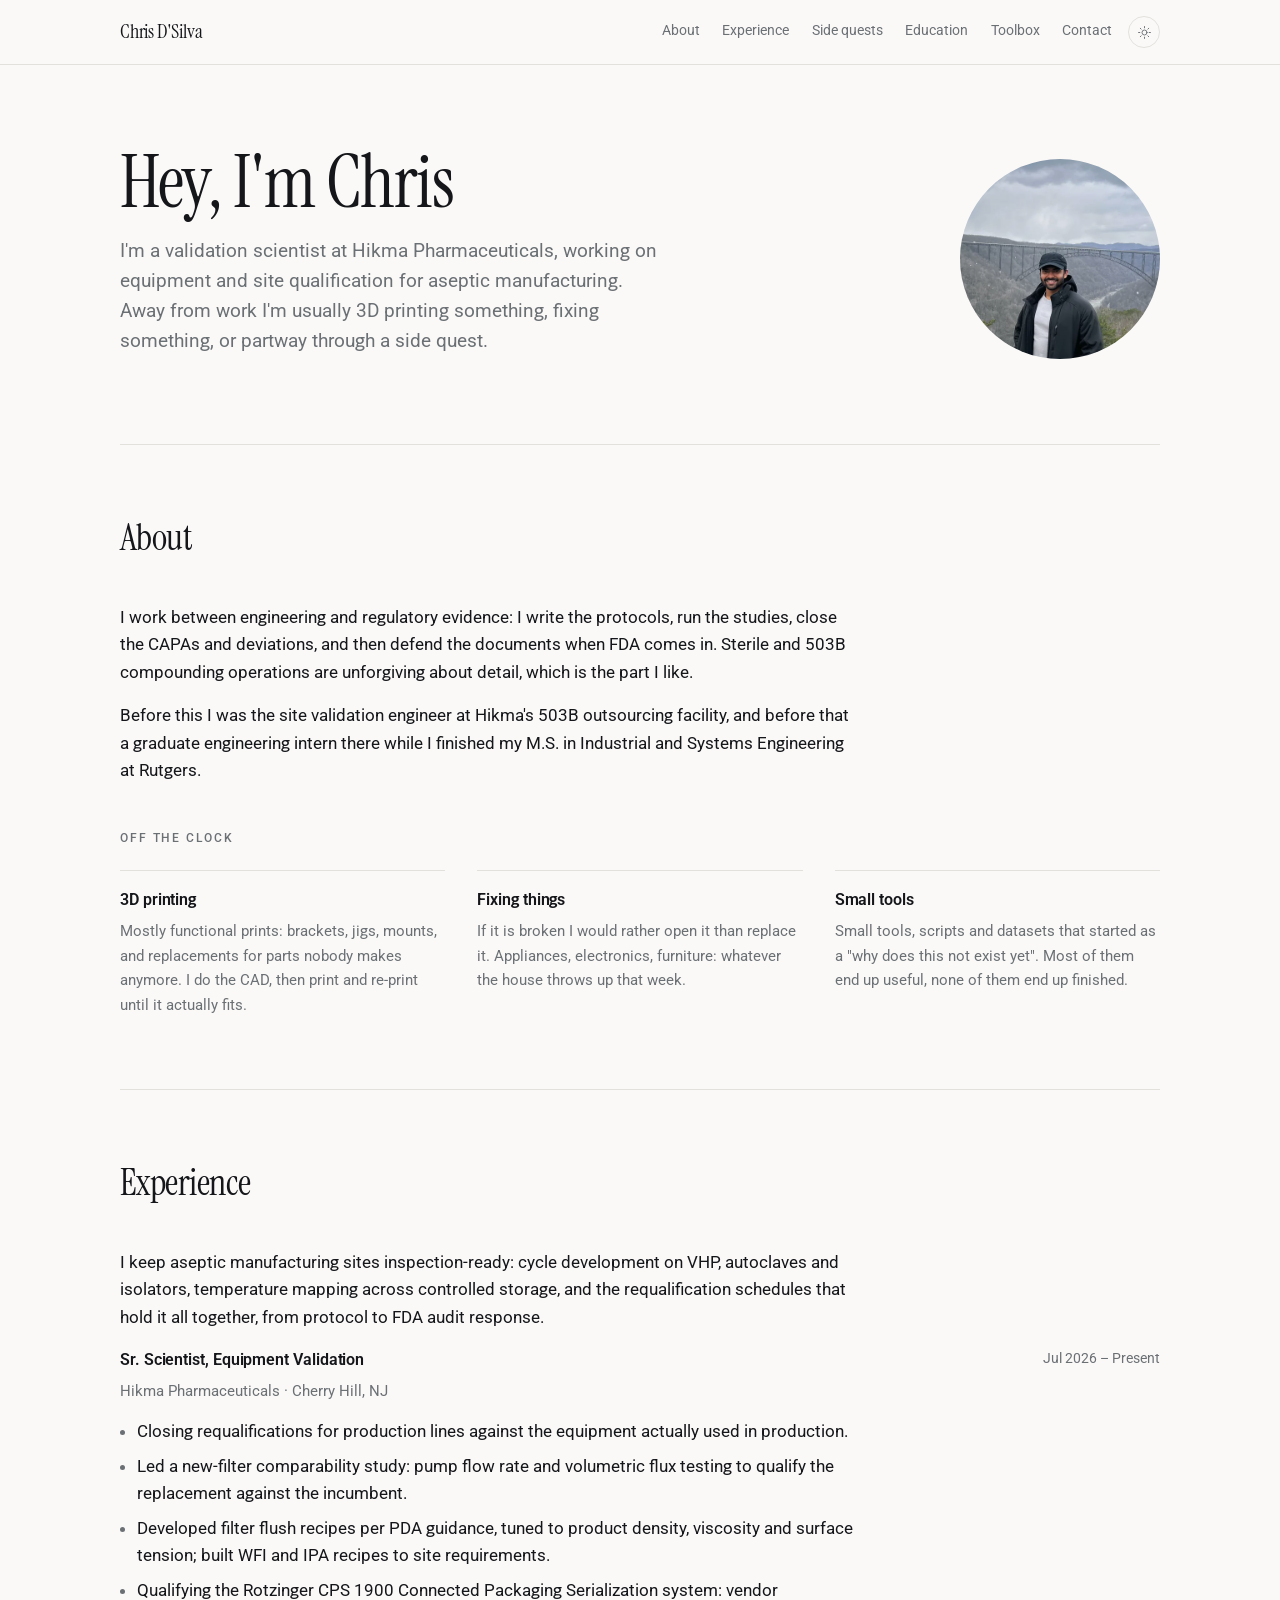
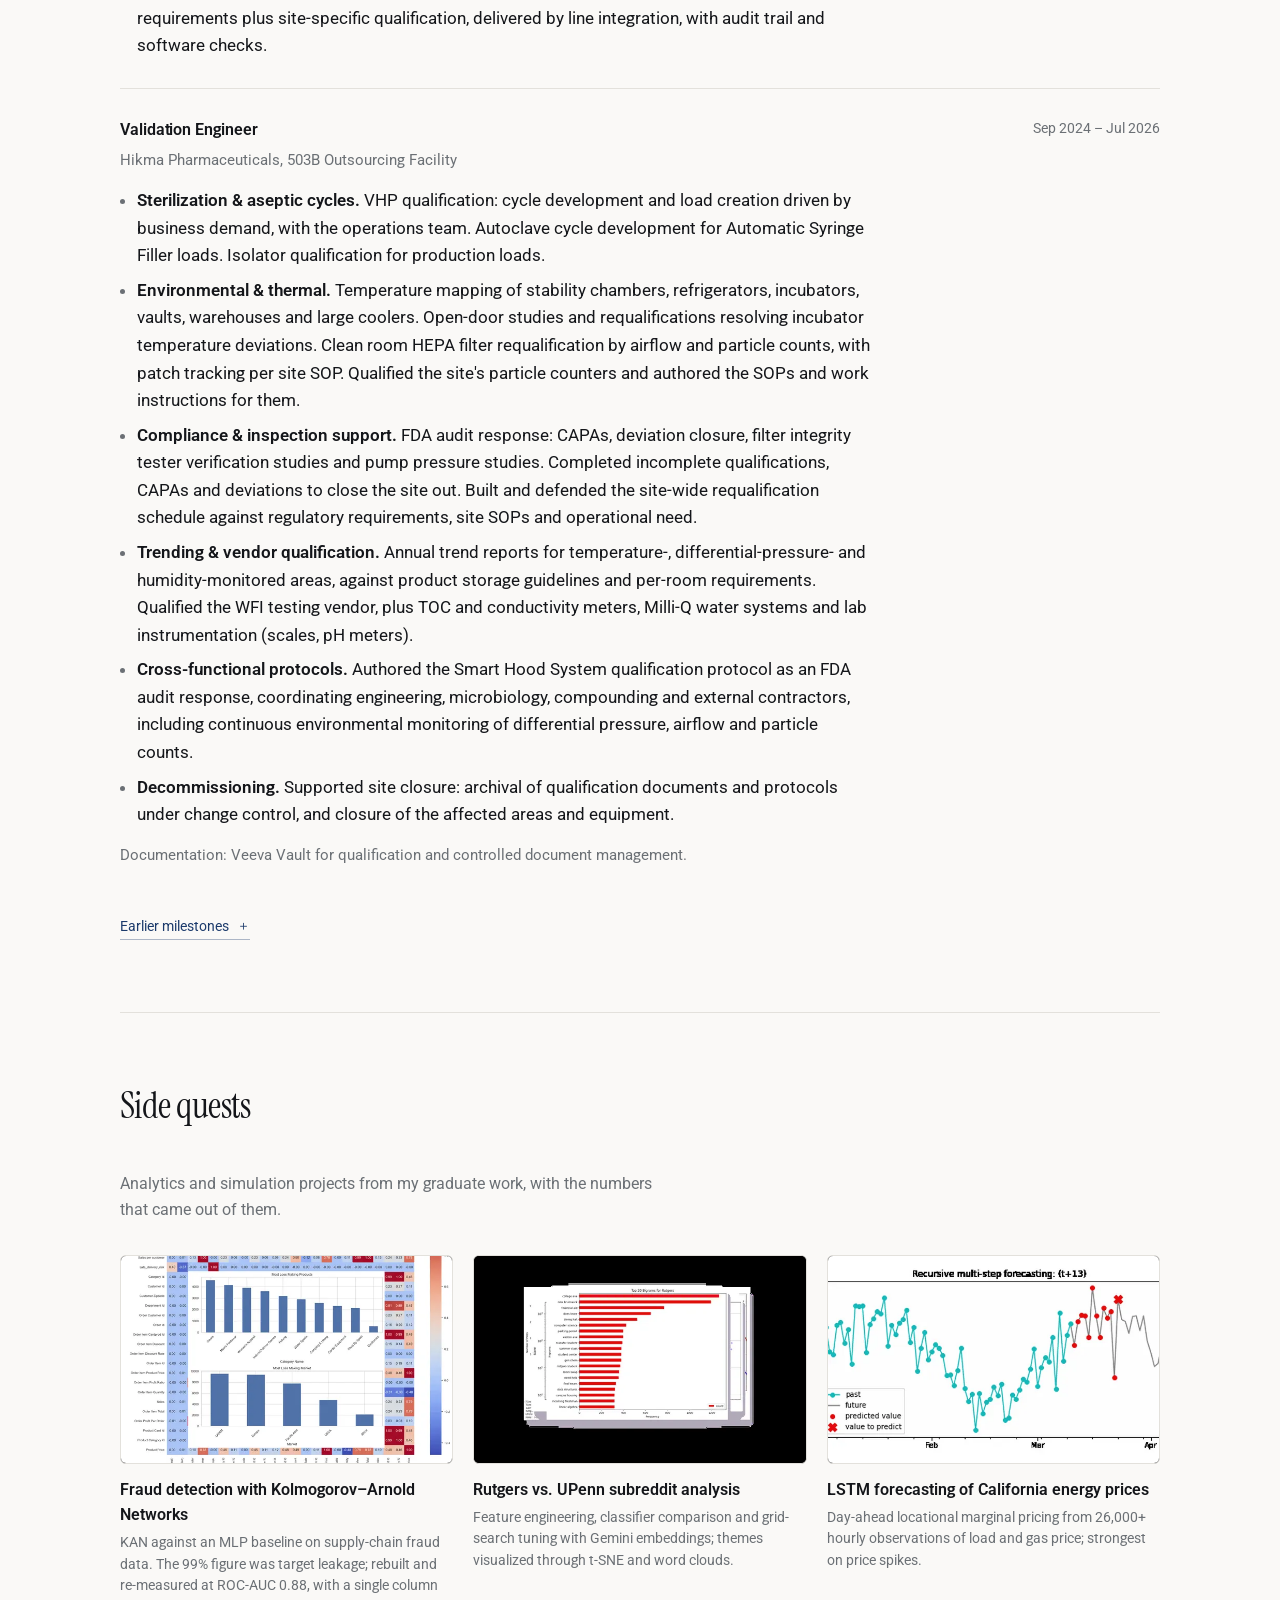
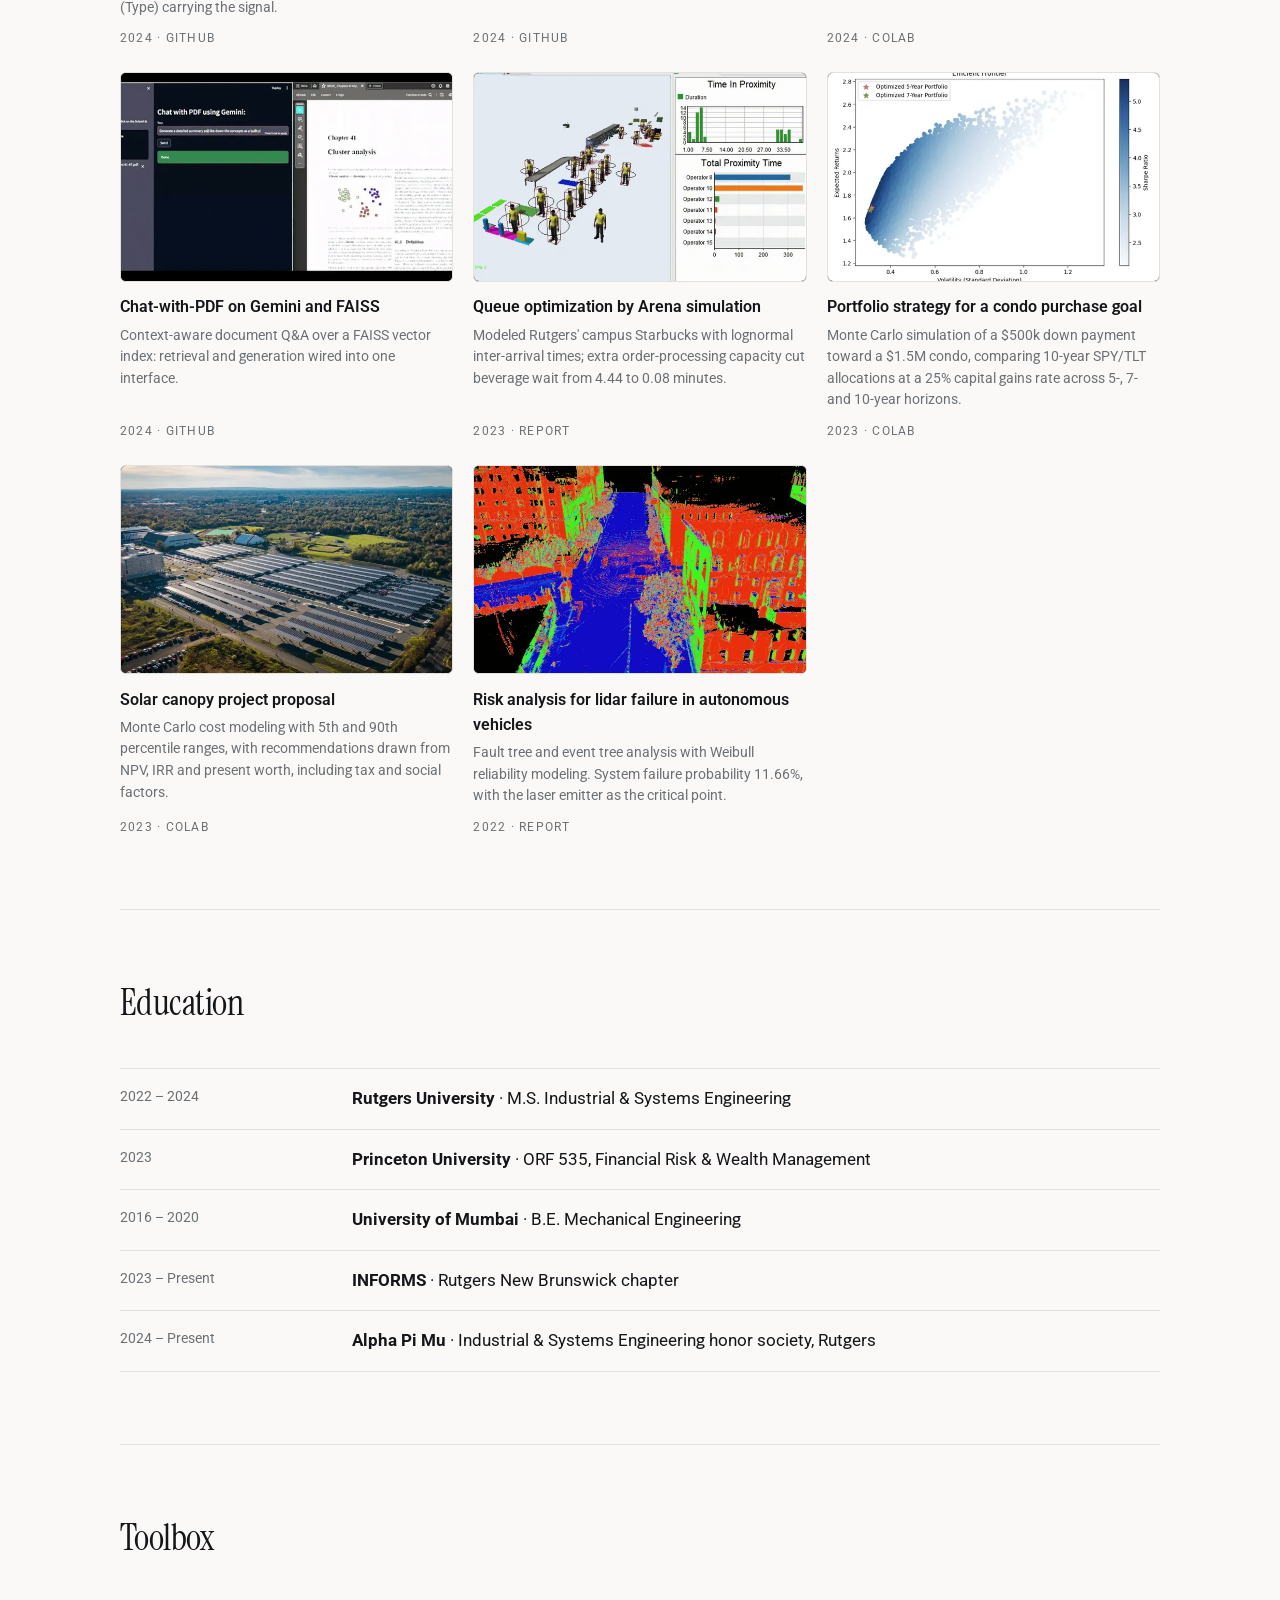
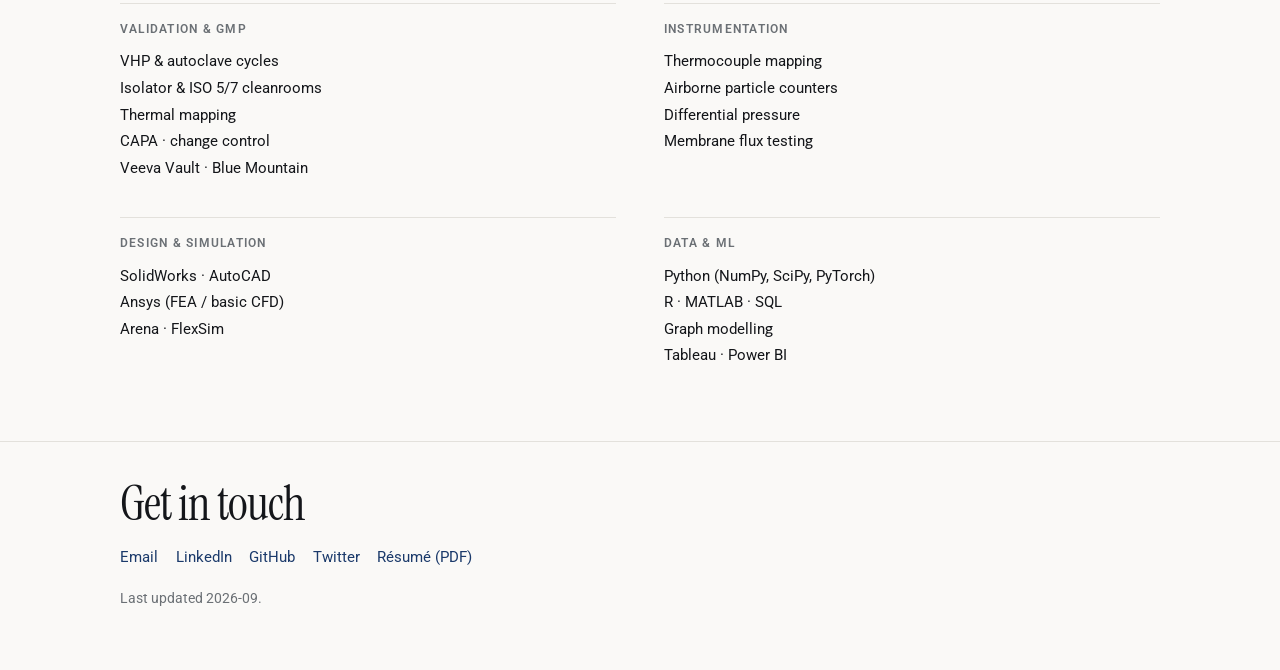
==== commit 8633bfff: "Type: Instrument Serif back on the headers, Roboto becomes the body font Headers (h1, h2, the displa" ====
--- a/index.html
+++ b/index.html
@@ -10,7 +10,7 @@
 
 <link rel="preconnect" href="https://fonts.googleapis.com">
 <link rel="preconnect" href="https://fonts.gstatic.com" crossorigin>
-<link href="https://fonts.googleapis.com/css2?family=Instrument+Sans:ital,wght@0,400..700;1,400..600&family=Roboto:ital,wght@0,400..700;1,400..700&display=swap" rel="stylesheet">
+<link href="https://fonts.googleapis.com/css2?family=Instrument+Serif:ital@0;1&family=Roboto:ital,wght@0,400..700;1,400..700&display=swap" rel="stylesheet">
 
 <meta property="og:type" content="profile">
 <meta property="og:title" content="Chris D'Silva · Sr. Scientist, Equipment Validation">
@@ -34,8 +34,8 @@
     --accent: #1b3a6b;
     --accent-soft: #eef1f7;
     --max: 68rem;
-    --sans: "Instrument Sans", "Helvetica Neue", Helvetica, Arial, sans-serif;
-    --display: "Roboto", "Helvetica Neue", Helvetica, Arial, sans-serif;
+    --sans: "Roboto", "Helvetica Neue", Helvetica, Arial, sans-serif;
+    --display: "Instrument Serif", Georgia, "Times New Roman", serif;
   }
   @media (prefers-color-scheme: dark) {
     :root:not([data-theme="light"]) {
@@ -71,18 +71,18 @@
   .wrap { max-width: var(--max); margin: 0 auto; padding: 0 1.5rem; }
 
   /* ————— type ————— */
-  .display { font-family: var(--display); font-weight: 500; letter-spacing: -0.01em; }
+  .display { font-family: var(--display); font-weight: 400; letter-spacing: -0.01em; }
   .eyebrow {
     font-size: .74rem; letter-spacing: .16em; text-transform: uppercase;
     color: var(--muted); font-weight: 500;
   }
   h1 {
-    font-family: var(--display); font-weight: 500;
+    font-family: var(--display); font-weight: 400;
     font-size: clamp(2.6rem, 7vw, 4.6rem); line-height: 1.02;
     letter-spacing: -0.02em; margin: 0 0 1rem;
   }
   h2 {
-    font-family: var(--display); font-weight: 500; font-size: clamp(1.7rem, 3.4vw, 2.3rem);
+    font-family: var(--display); font-weight: 400; font-size: clamp(1.7rem, 3.4vw, 2.3rem);
     line-height: 1.15; letter-spacing: -0.015em; margin: 0 0 .5rem;
   }
   h3 { font-size: 1rem; font-weight: 600; margin: 0 0 .35rem; letter-spacing: -0.005em; }
@@ -212,7 +212,7 @@
 
   /* ————— footer ————— */
   footer { border-top: 1px solid var(--hair); padding: 2.25rem 0 2.75rem; }
-  .sign { font-weight: 500; font-family: var(--display); font-size: clamp(1.9rem, 5vw, 3rem); line-height: 1.1; letter-spacing: -0.02em; margin: 0 0 .9rem; }
+  .sign { font-family: var(--display); font-weight: 400; font-size: clamp(1.9rem, 5vw, 3rem); line-height: 1.1; letter-spacing: -0.02em; margin: 0 0 .9rem; }
   .flinks { display: flex; flex-wrap: wrap; gap: 1.1rem; font-size: .95rem; }
   .fine { color: var(--muted); font-size: .86rem; margin-top: 1.1rem; }
 
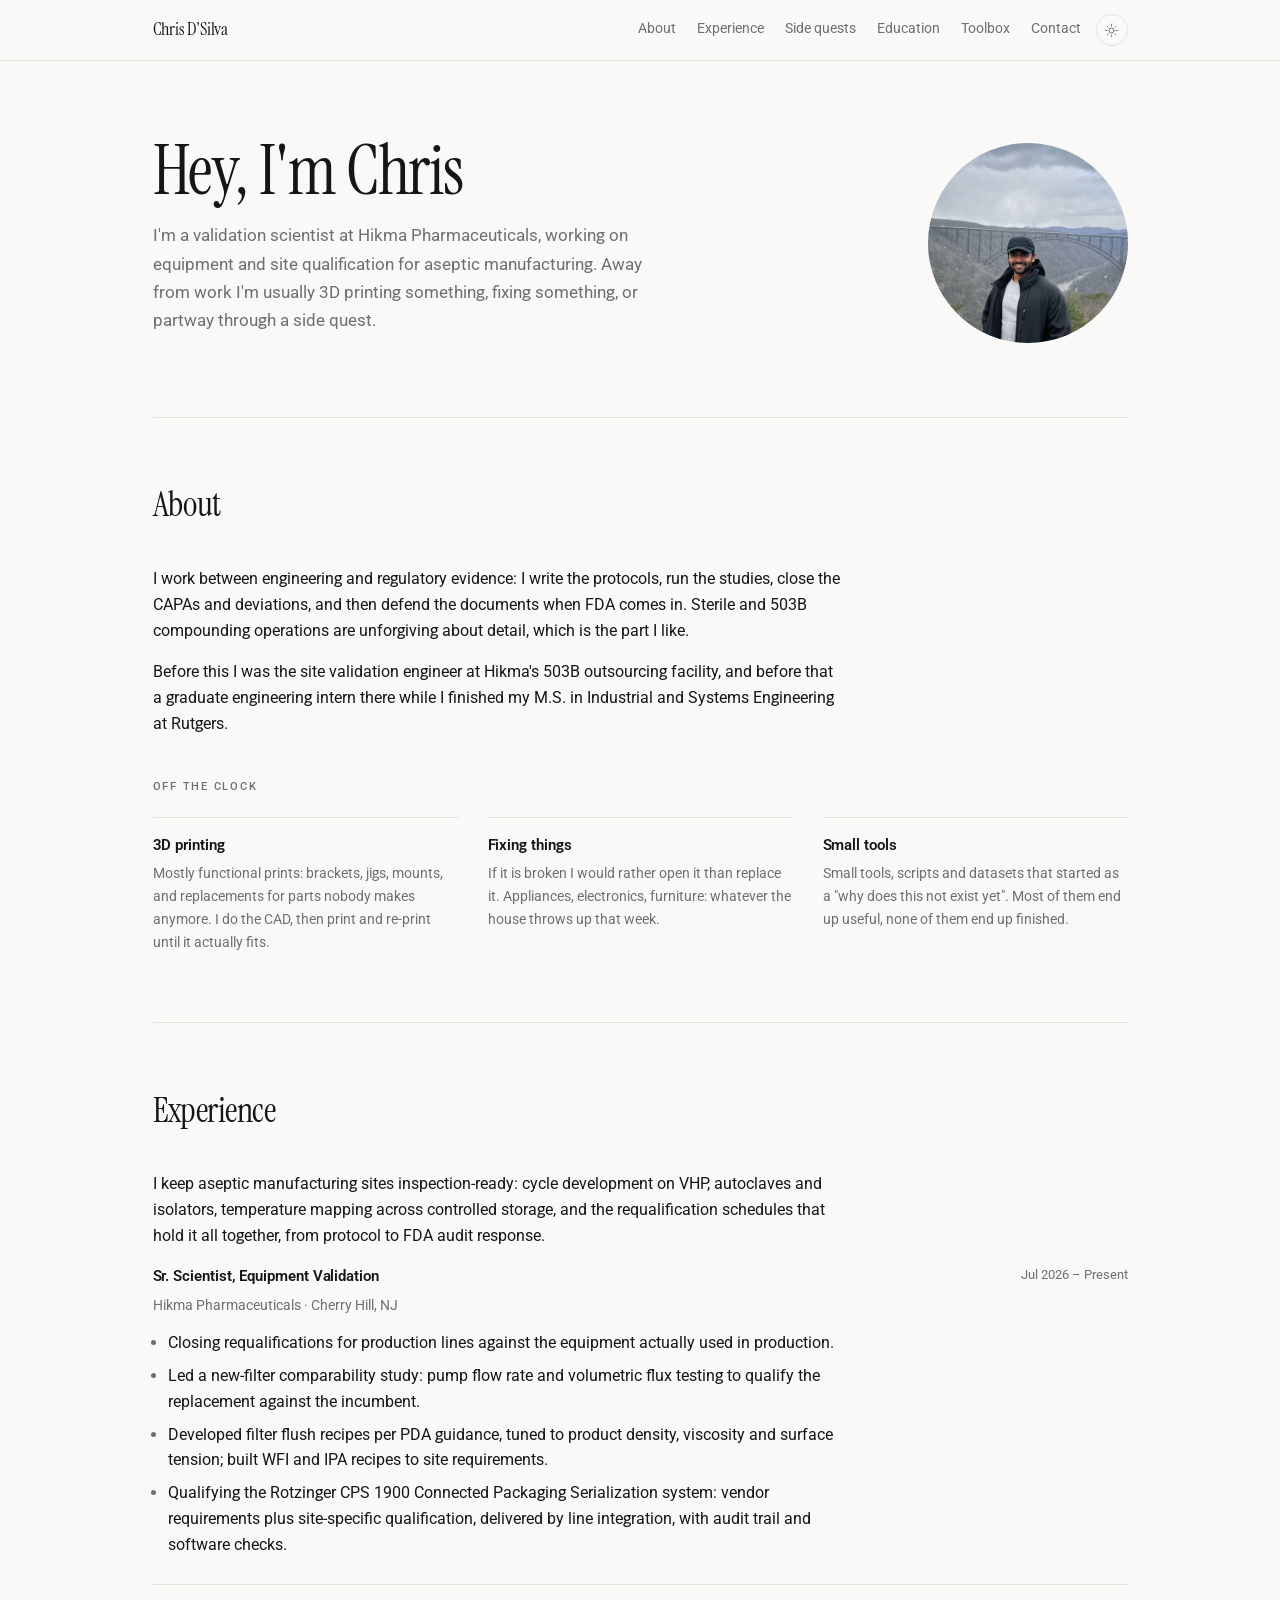
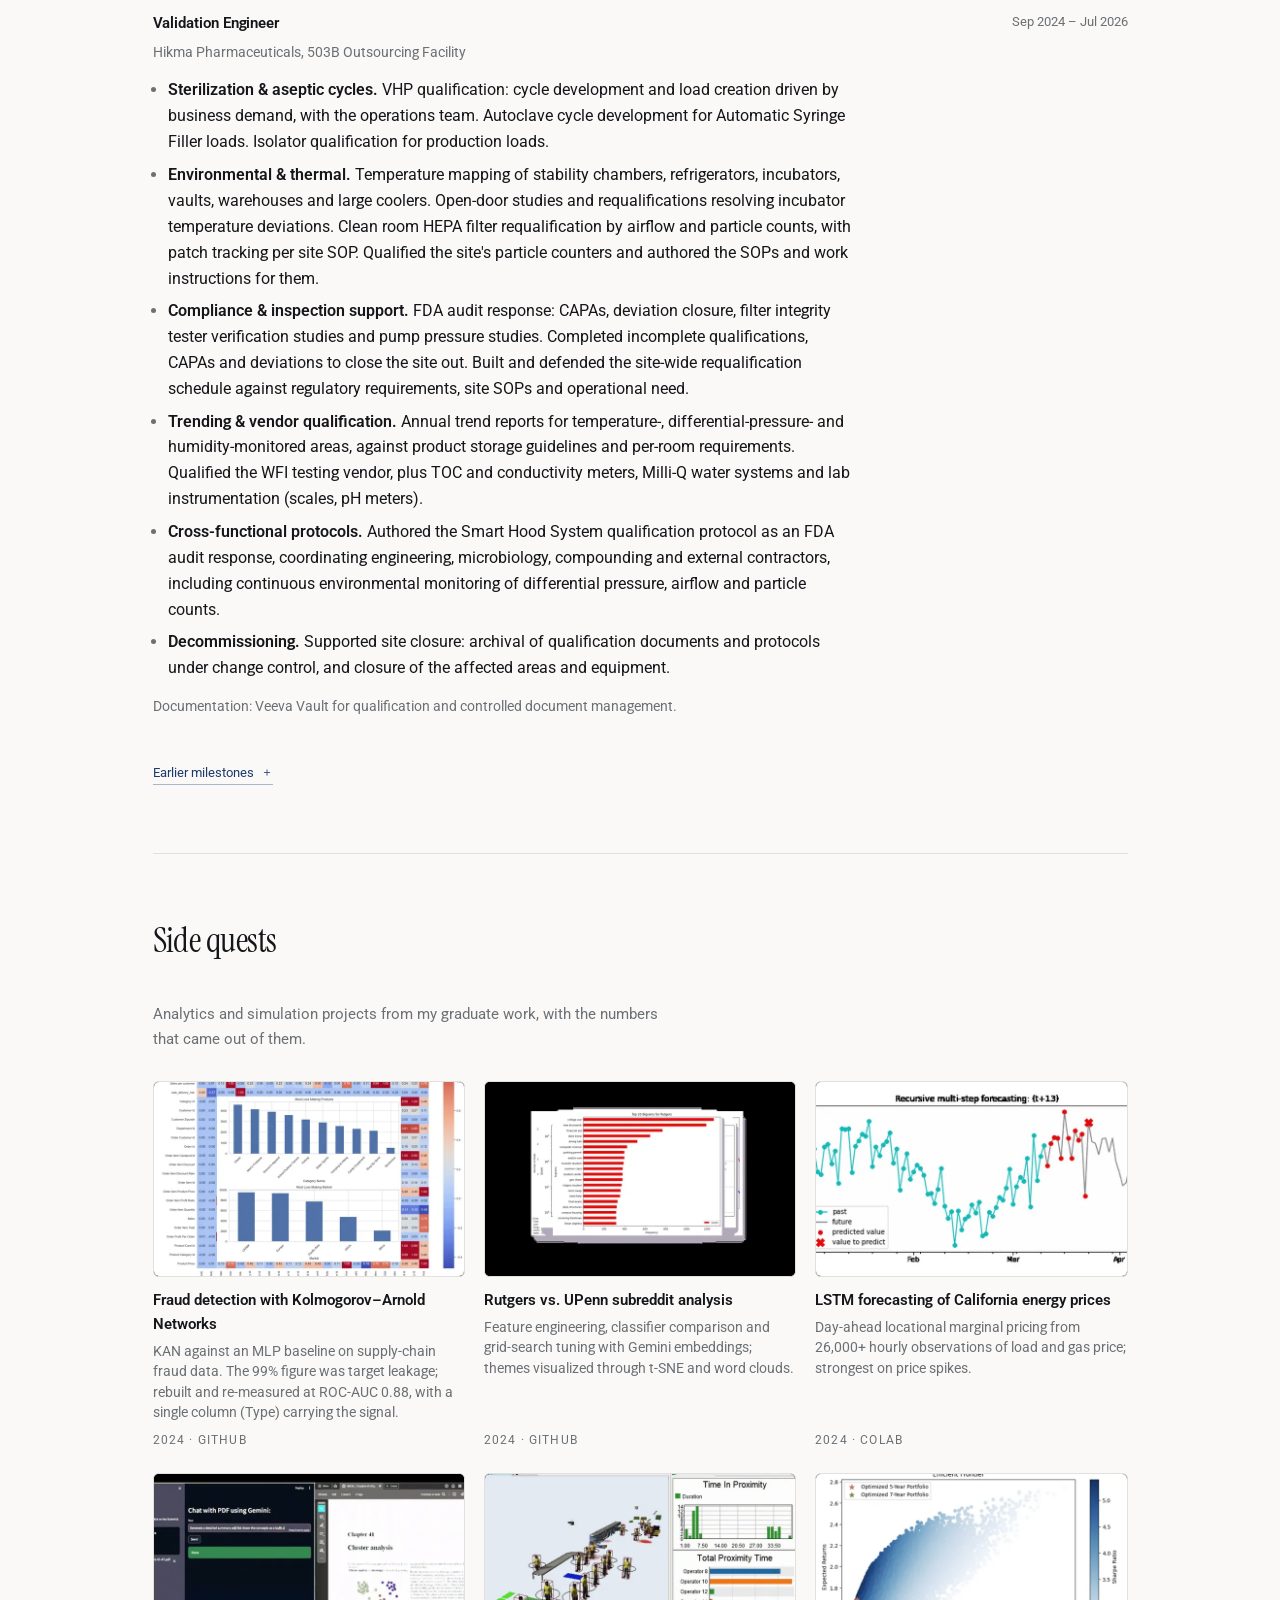
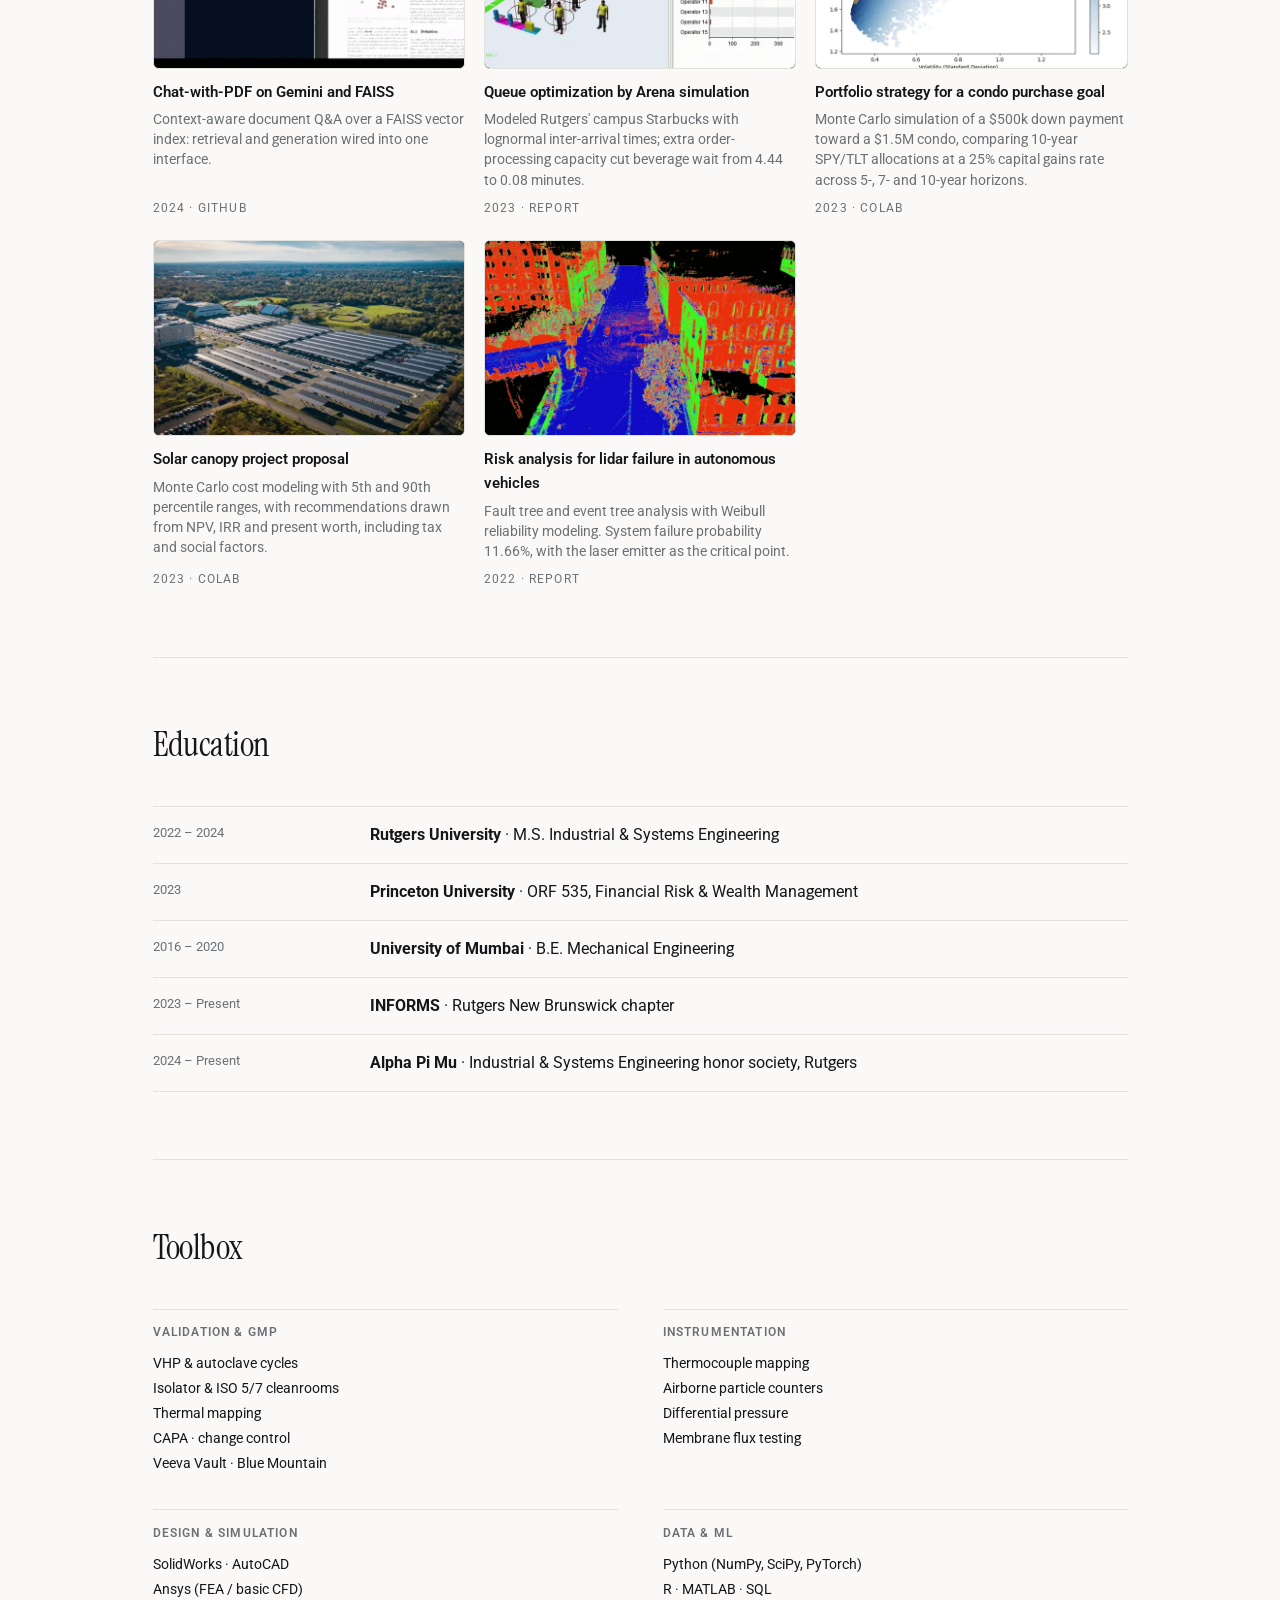
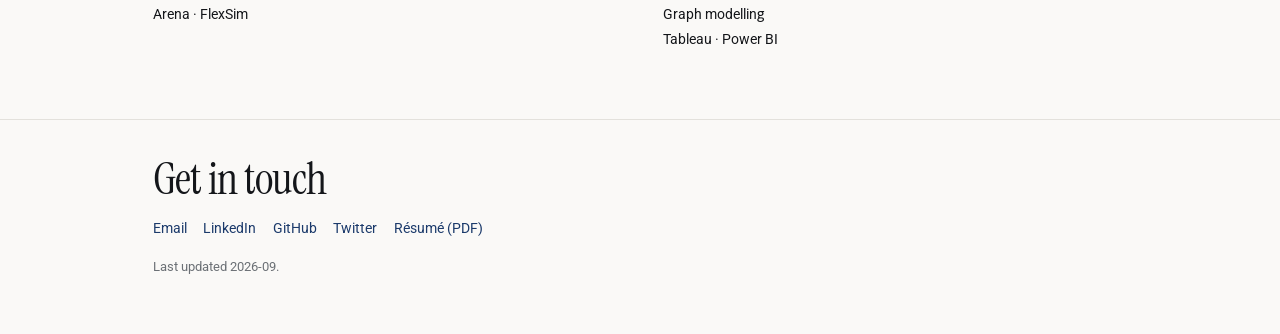
==== commit 90a18966: "Type: drop the overall scale about 6% Root font size 16px -> 15px, so every rem-based size on the pa" ====
--- a/index.html
+++ b/index.html
@@ -56,10 +56,10 @@
       --accent-soft: #171b23;
   }
   * { box-sizing: border-box; }
-  html { -webkit-text-size-adjust: 100%; scroll-behavior: smooth; scroll-padding-top: 6rem; }
+  html { font-size: 15px; -webkit-text-size-adjust: 100%; scroll-behavior: smooth; scroll-padding-top: 6rem; }
   body {
     margin: 0; background: var(--paper); color: var(--ink);
-    font-family: var(--sans); font-size: 17px; line-height: 1.62;
+    font-family: var(--sans); font-size: 16px; line-height: 1.62;
     font-feature-settings: "ss01" 1;
     -webkit-font-smoothing: antialiased;
   }
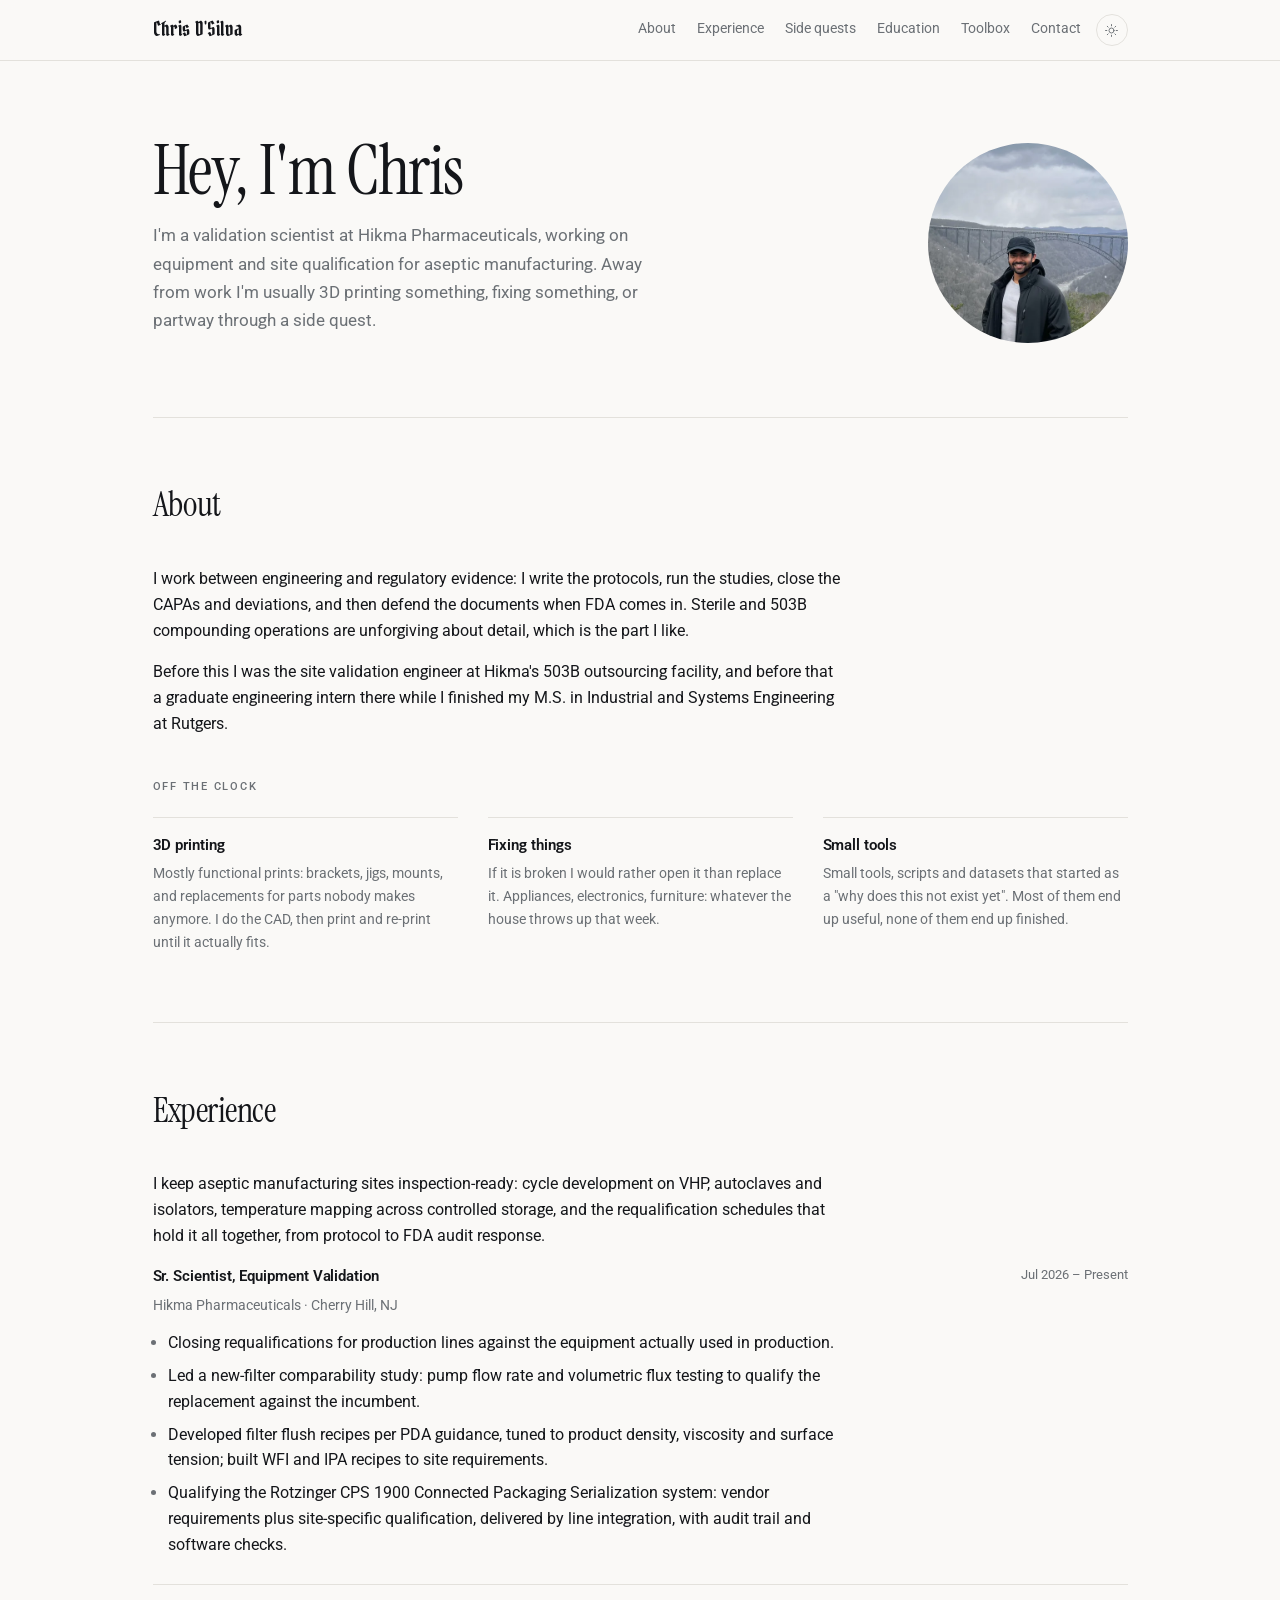
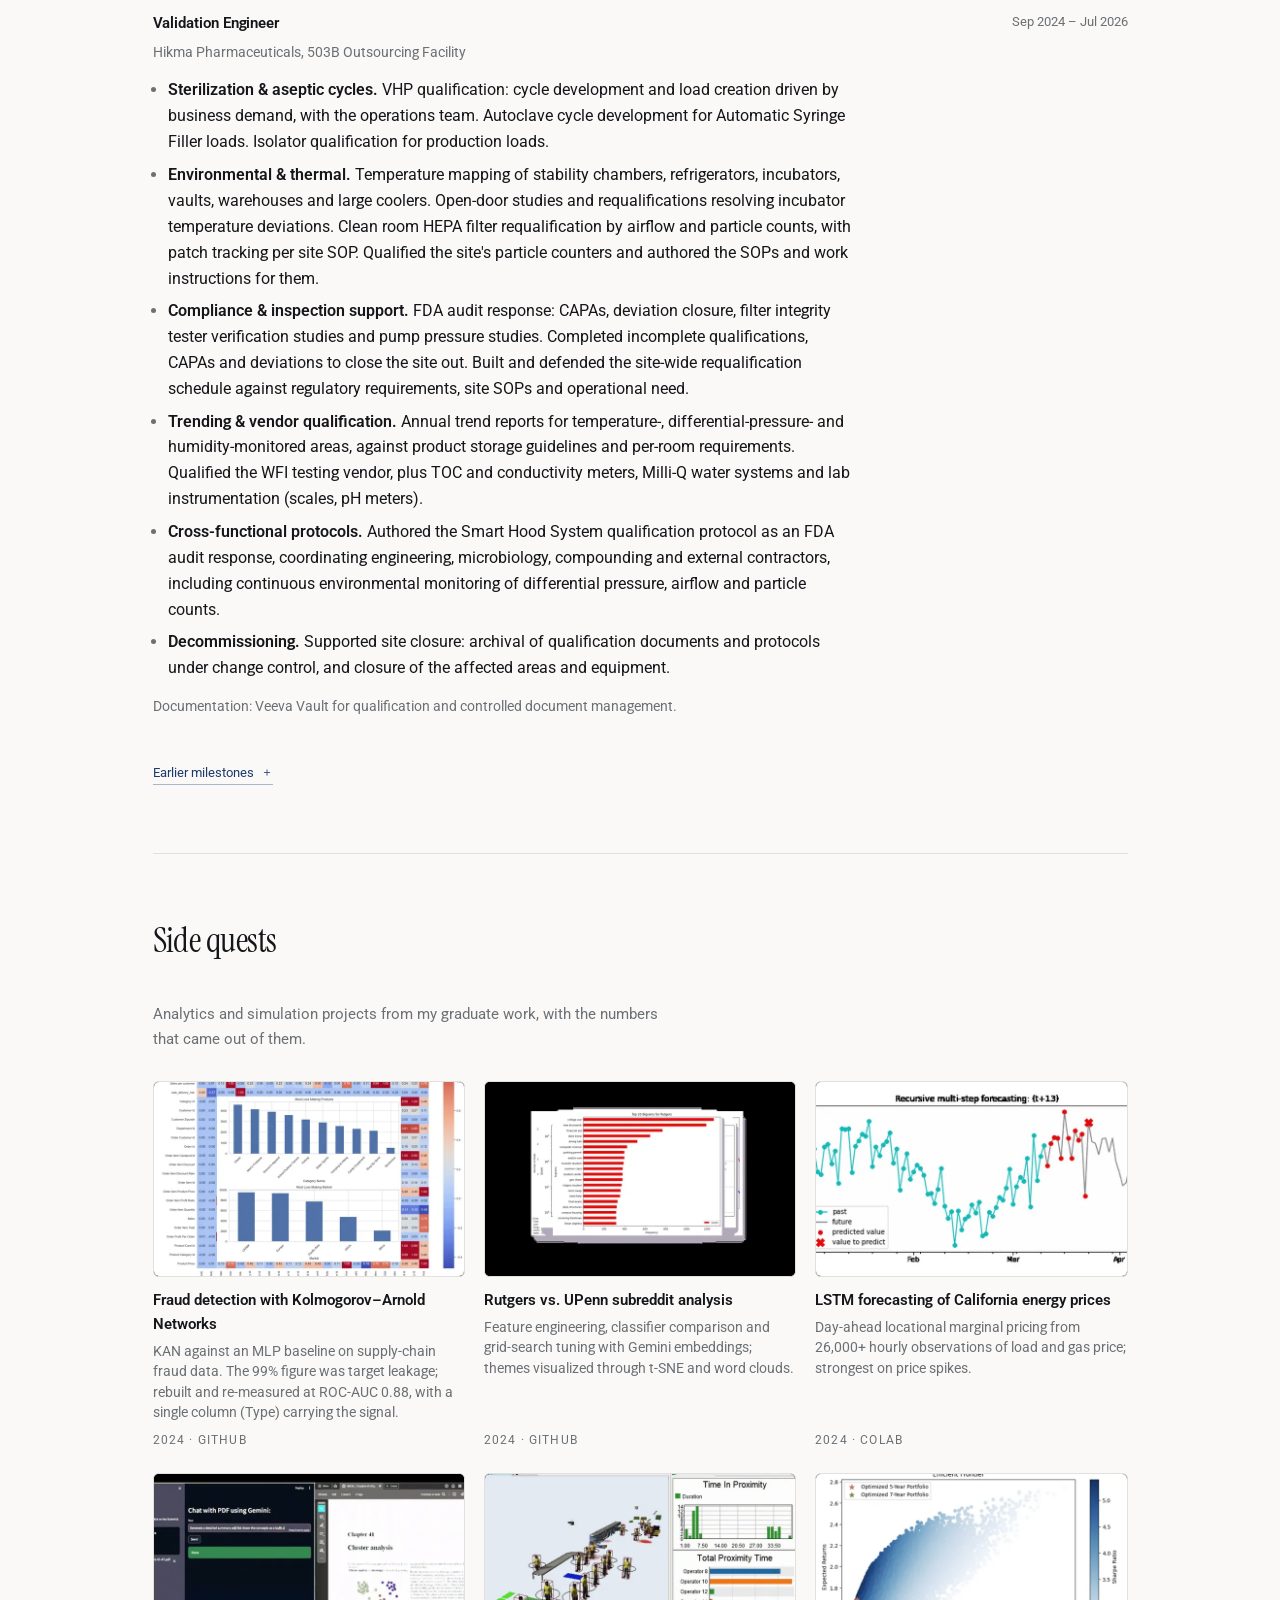
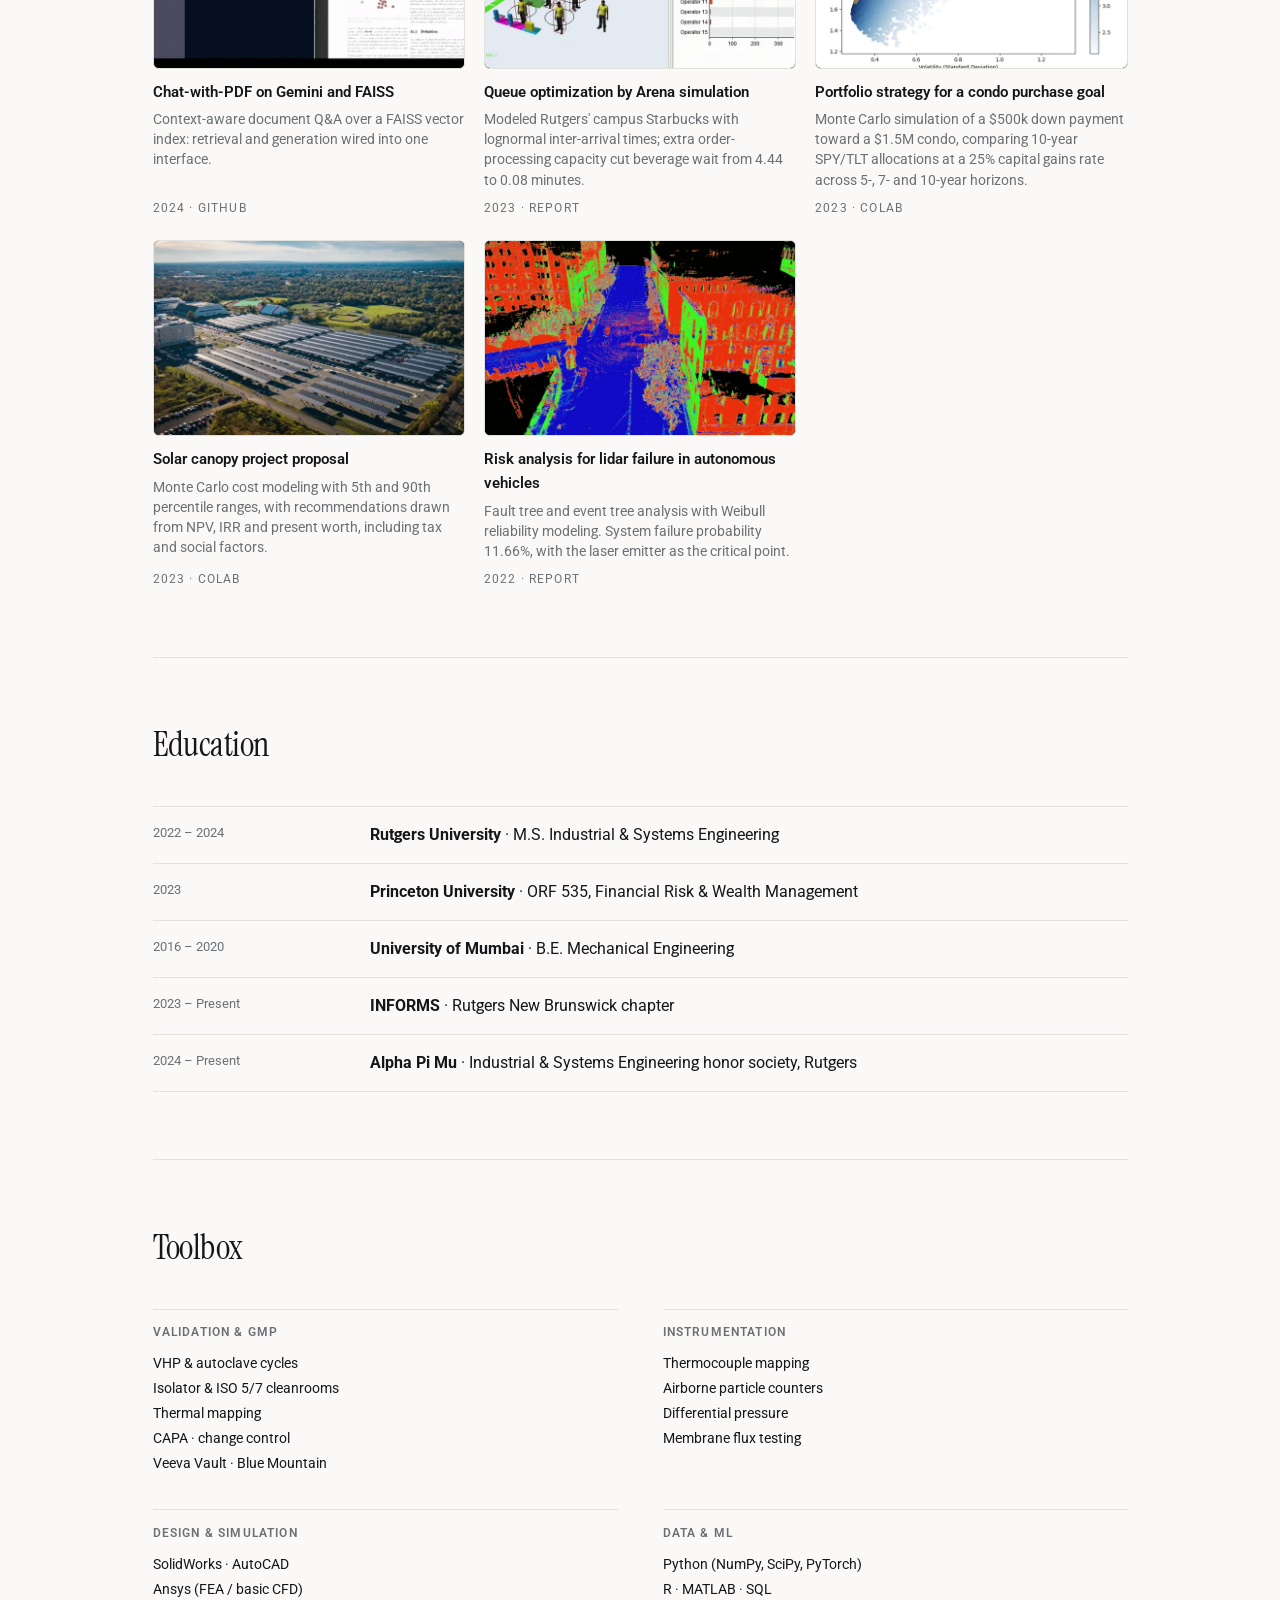
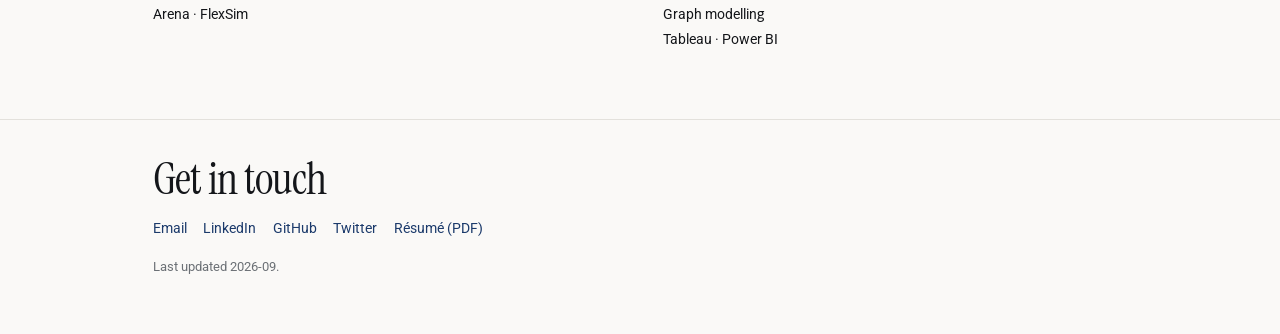
==== commit a57b197c: "Nav: wordmark becomes Pirata One Adds Pirata One to the font request and gives the wordmark its own " ====
--- a/index.html
+++ b/index.html
@@ -10,7 +10,7 @@
 
 <link rel="preconnect" href="https://fonts.googleapis.com">
 <link rel="preconnect" href="https://fonts.gstatic.com" crossorigin>
-<link href="https://fonts.googleapis.com/css2?family=Instrument+Serif:ital@0;1&family=Roboto:ital,wght@0,400..700;1,400..700&display=swap" rel="stylesheet">
+<link href="https://fonts.googleapis.com/css2?family=Instrument+Serif:ital@0;1&family=Pirata+One&family=Roboto:ital,wght@0,400..700;1,400..700&display=swap" rel="stylesheet">
 
 <meta property="og:type" content="profile">
 <meta property="og:title" content="Chris D'Silva · Sr. Scientist, Equipment Validation">
@@ -36,6 +36,7 @@
     --max: 68rem;
     --sans: "Roboto", "Helvetica Neue", Helvetica, Arial, sans-serif;
     --display: "Instrument Serif", Georgia, "Times New Roman", serif;
+    --mark: "Pirata One", "Instrument Serif", Georgia, serif;
   }
   @media (prefers-color-scheme: dark) {
     :root:not([data-theme="light"]) {
@@ -94,7 +95,7 @@
   /* ————— header ————— */
   .bar { position: sticky; top: 0; z-index: 20; background: color-mix(in srgb, var(--paper) 88%, transparent); backdrop-filter: blur(10px) saturate(150%); border-bottom: 1px solid var(--hair); }
   .bar-in { display: flex; align-items: center; gap: 1rem; height: 4rem; }
-  .mark { font-family: var(--display); font-size: 1.22rem; letter-spacing: -0.01em; }
+  .mark { font-family: var(--mark); font-weight: 400; font-size: 1.32rem; letter-spacing: .01em; line-height: 1; }
   .bar nav { margin-left: auto; display: flex; gap: 1.4rem; font-size: .9rem; }
   .bar nav a { color: var(--muted); position: relative; padding-bottom: 2px; transition: color .25s; }
   .bar nav a:hover, .bar nav a.on { color: var(--ink); }
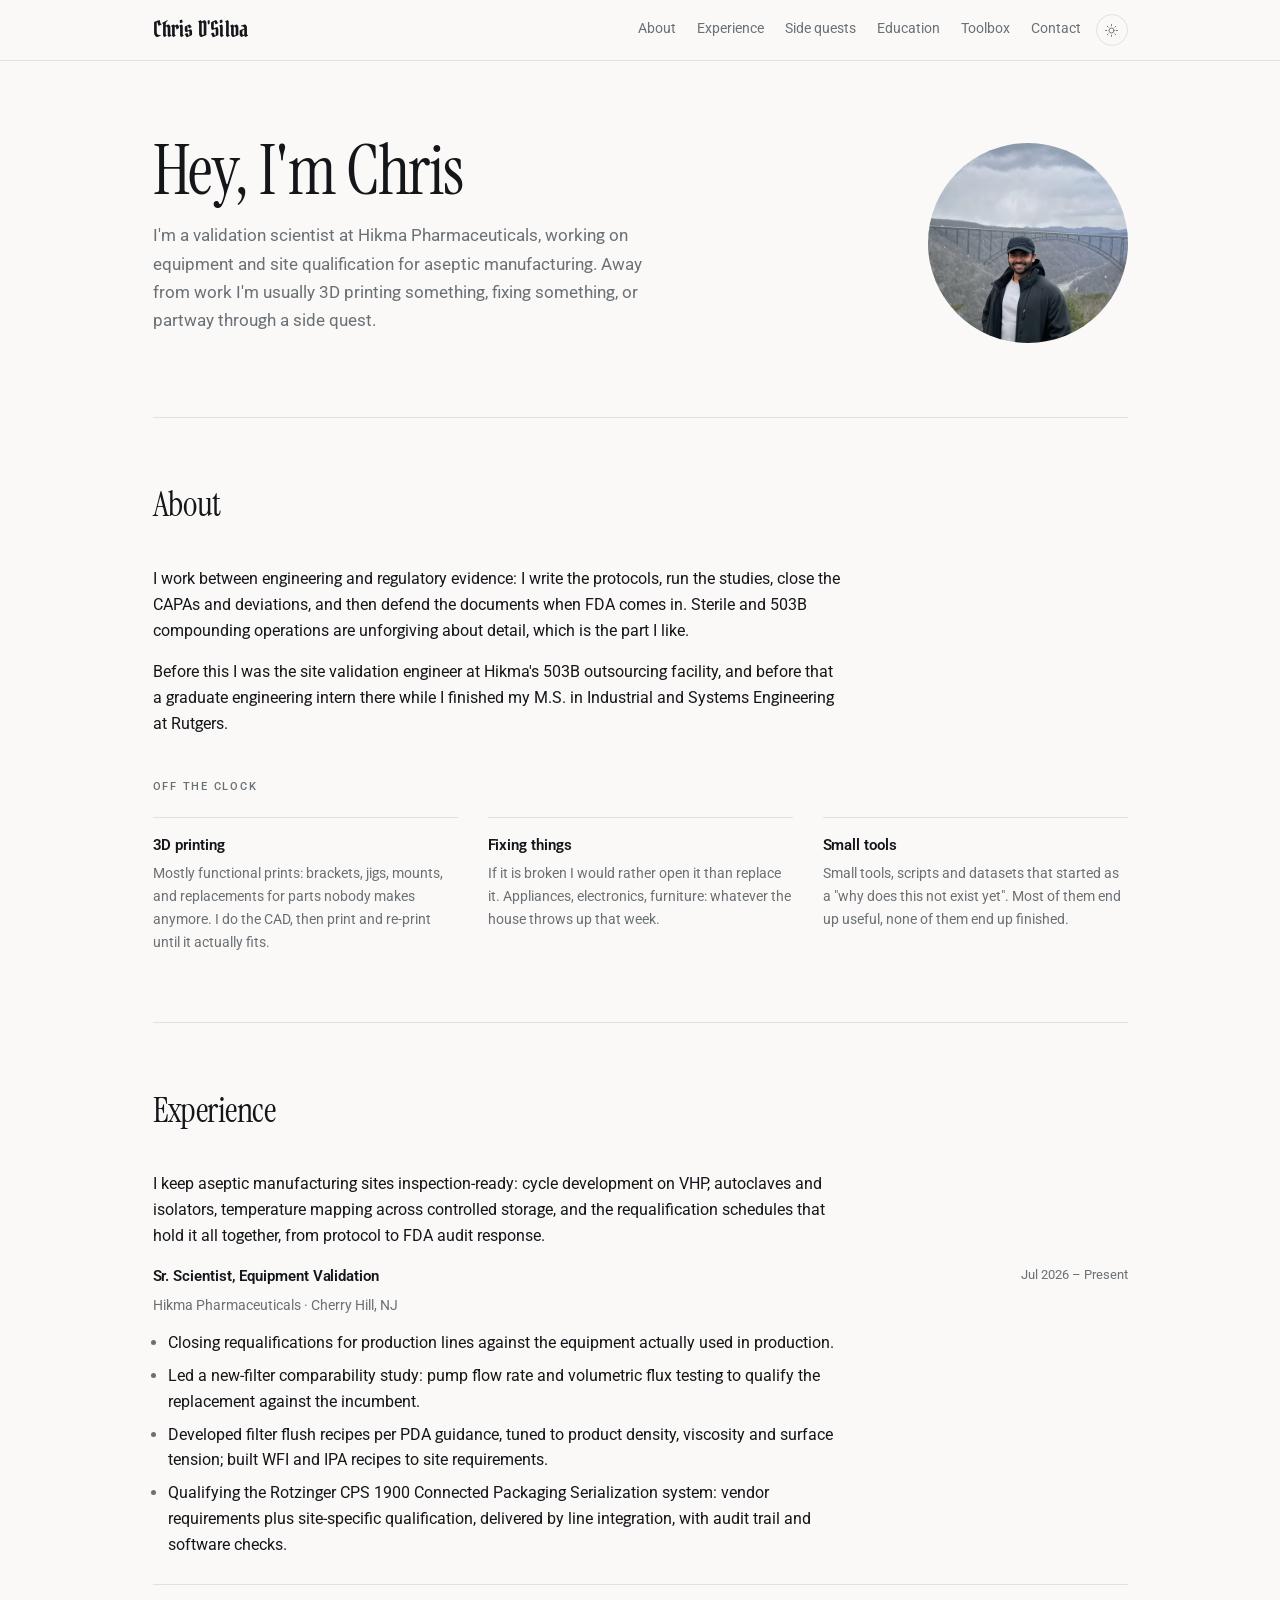
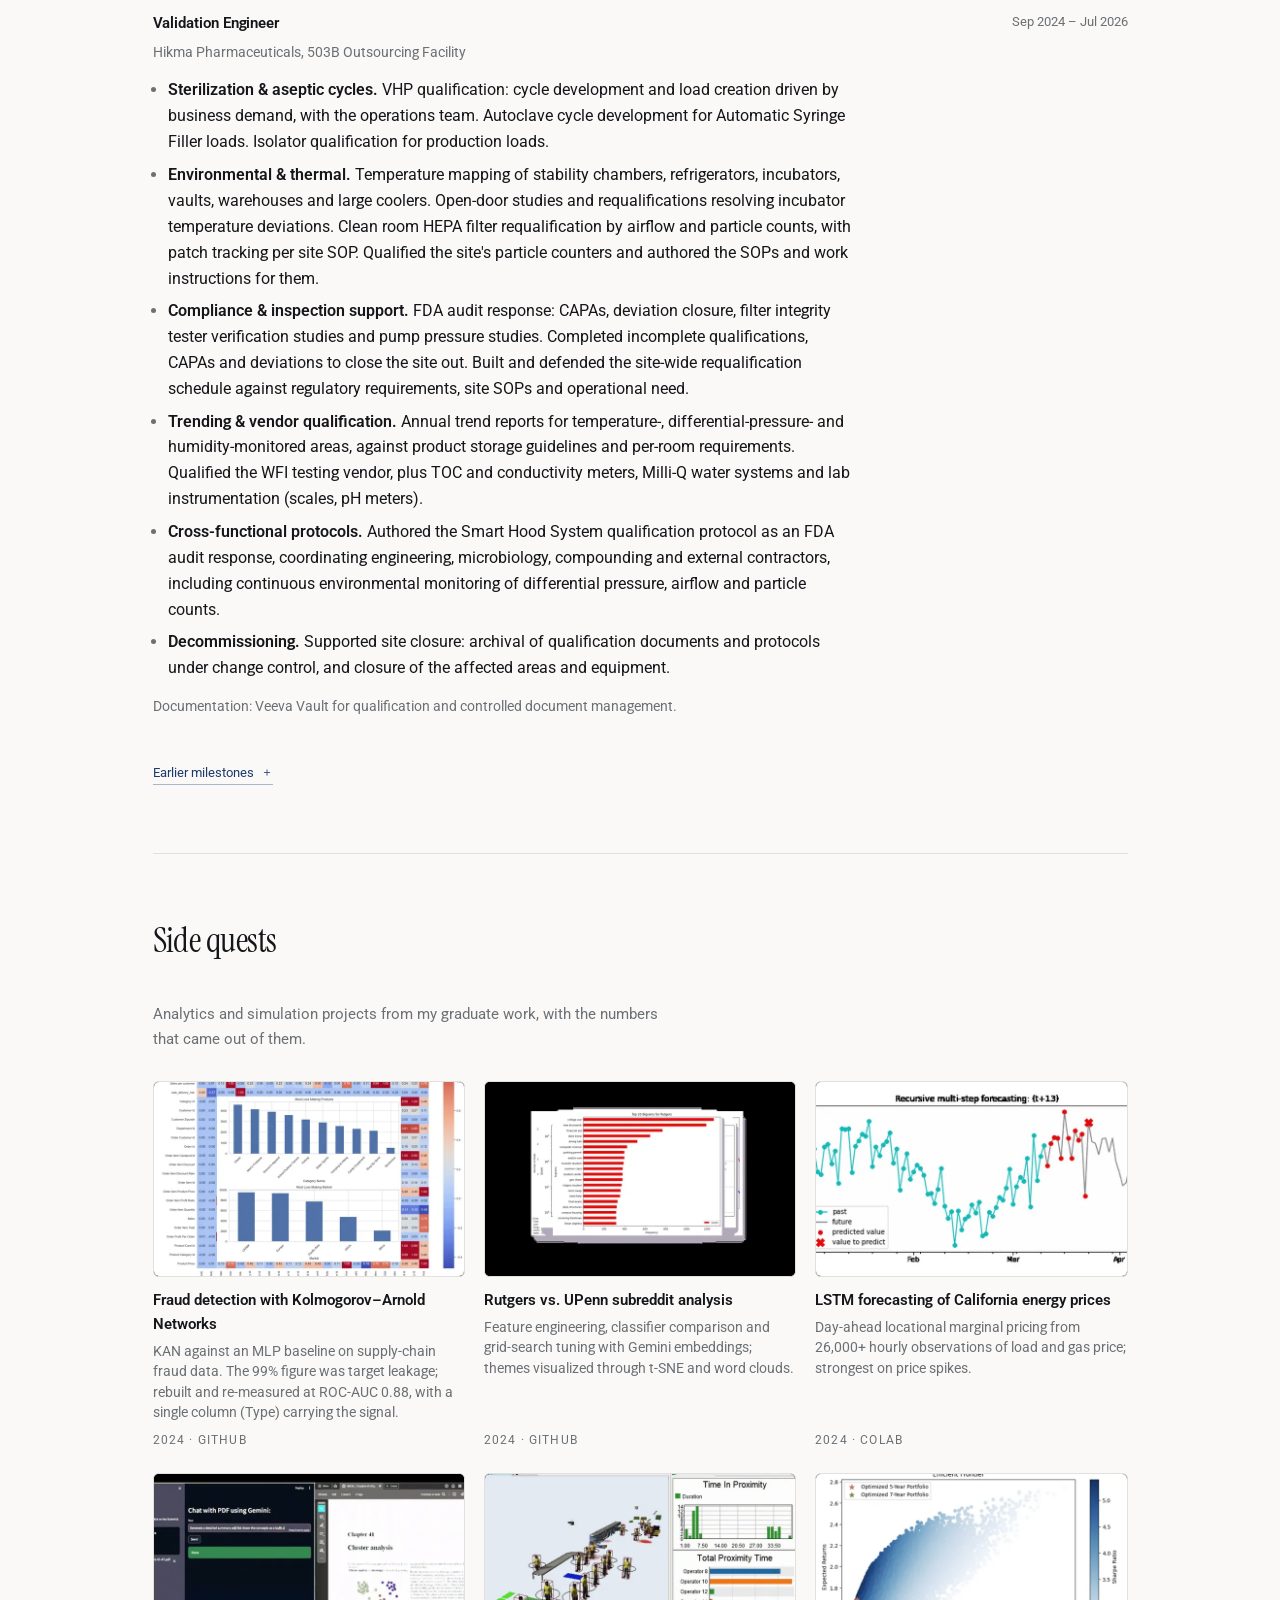
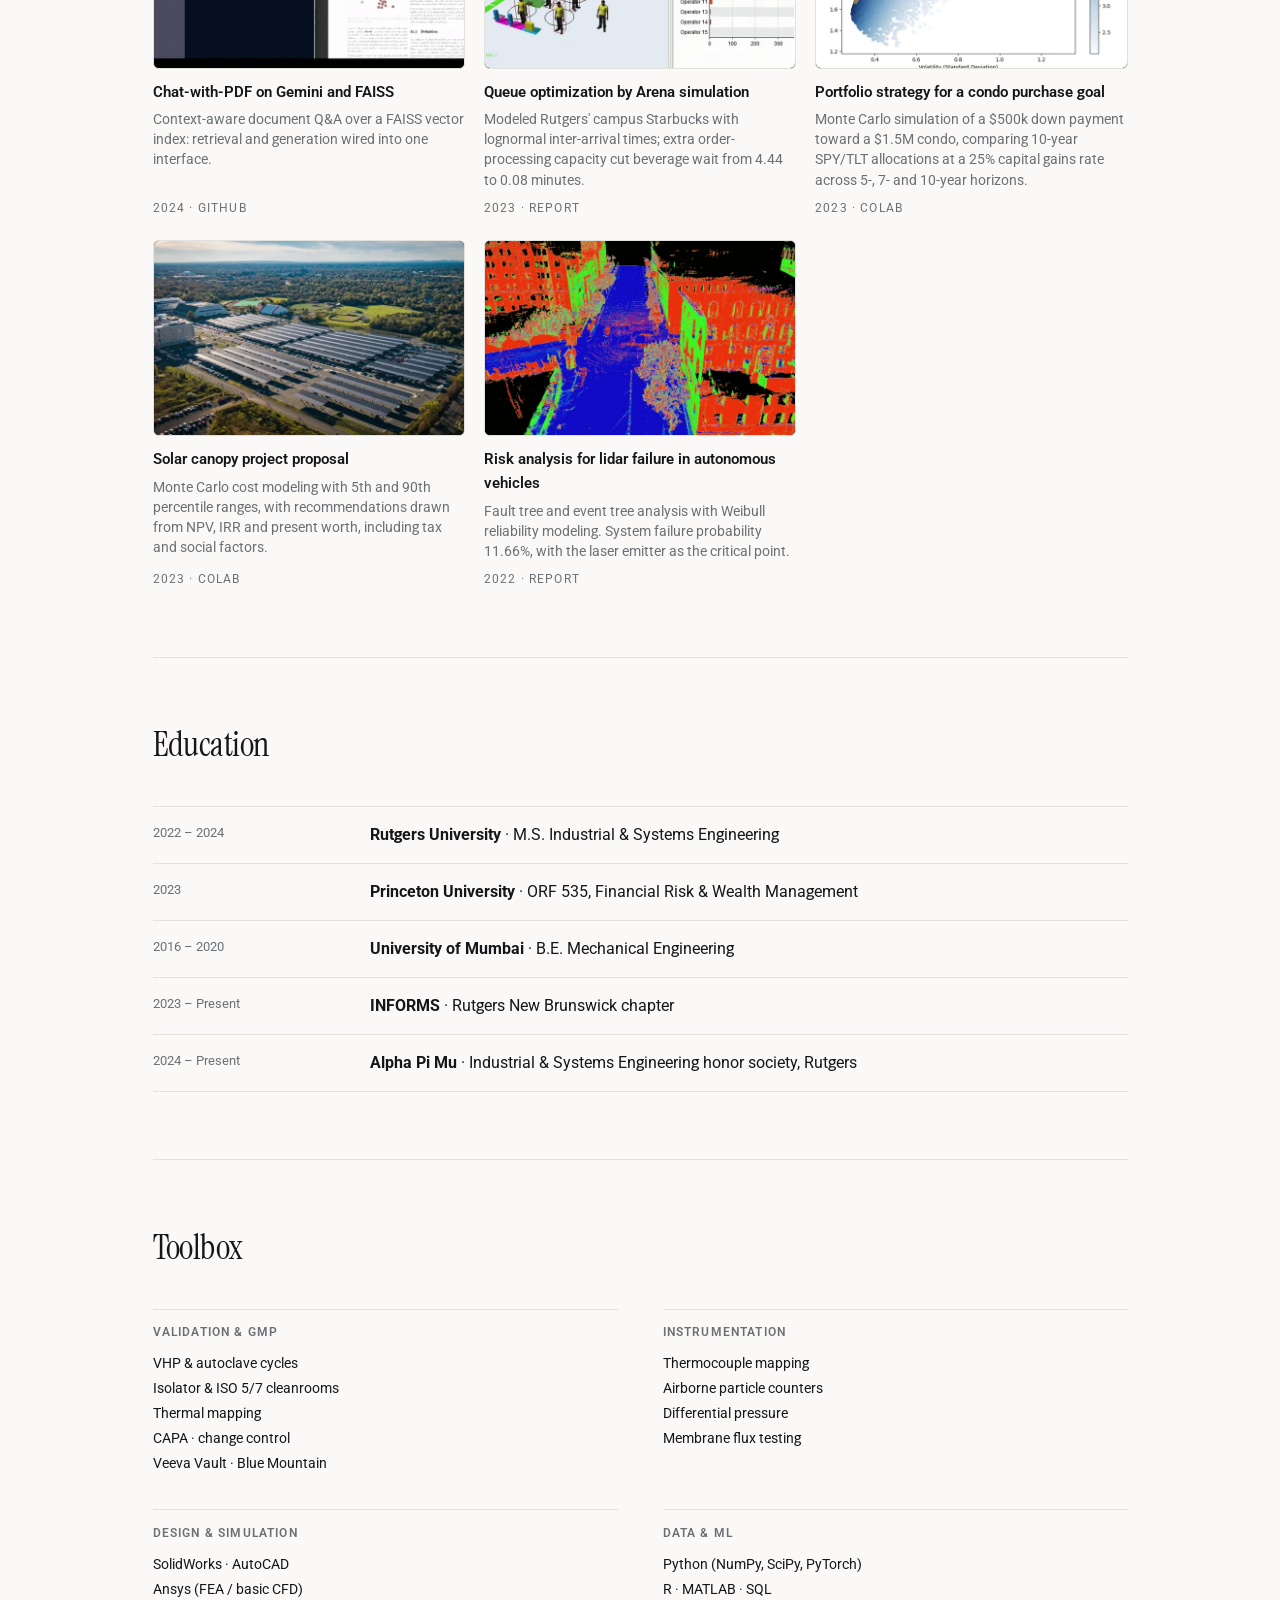
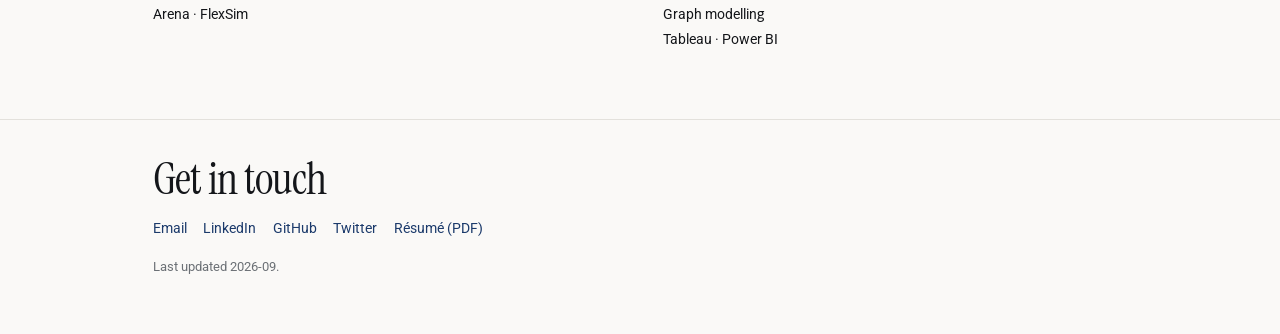
==== commit 677e69e9: "Nav: wordmark 1.32rem -> 1.45rem, mobile 1.05 -> 1.15rem" ====
--- a/index.html
+++ b/index.html
@@ -95,7 +95,7 @@
   /* ————— header ————— */
   .bar { position: sticky; top: 0; z-index: 20; background: color-mix(in srgb, var(--paper) 88%, transparent); backdrop-filter: blur(10px) saturate(150%); border-bottom: 1px solid var(--hair); }
   .bar-in { display: flex; align-items: center; gap: 1rem; height: 4rem; }
-  .mark { font-family: var(--mark); font-weight: 400; font-size: 1.32rem; letter-spacing: .01em; line-height: 1; }
+  .mark { font-family: var(--mark); font-weight: 400; font-size: 1.45rem; letter-spacing: .01em; line-height: 1; }
   .bar nav { margin-left: auto; display: flex; gap: 1.4rem; font-size: .9rem; }
   .bar nav a { color: var(--muted); position: relative; padding-bottom: 2px; transition: color .25s; }
   .bar nav a:hover, .bar nav a.on { color: var(--ink); }
@@ -108,7 +108,7 @@
     .bar nav { gap: .95rem; font-size: .84rem; }
     .bar nav a[href="#toolbox"],
     .bar nav a[href="#education"] { display: none; }
-    .mark { font-size: 1.05rem; white-space: nowrap; }
+    .mark { font-size: 1.15rem; white-space: nowrap; }
   }
 
 
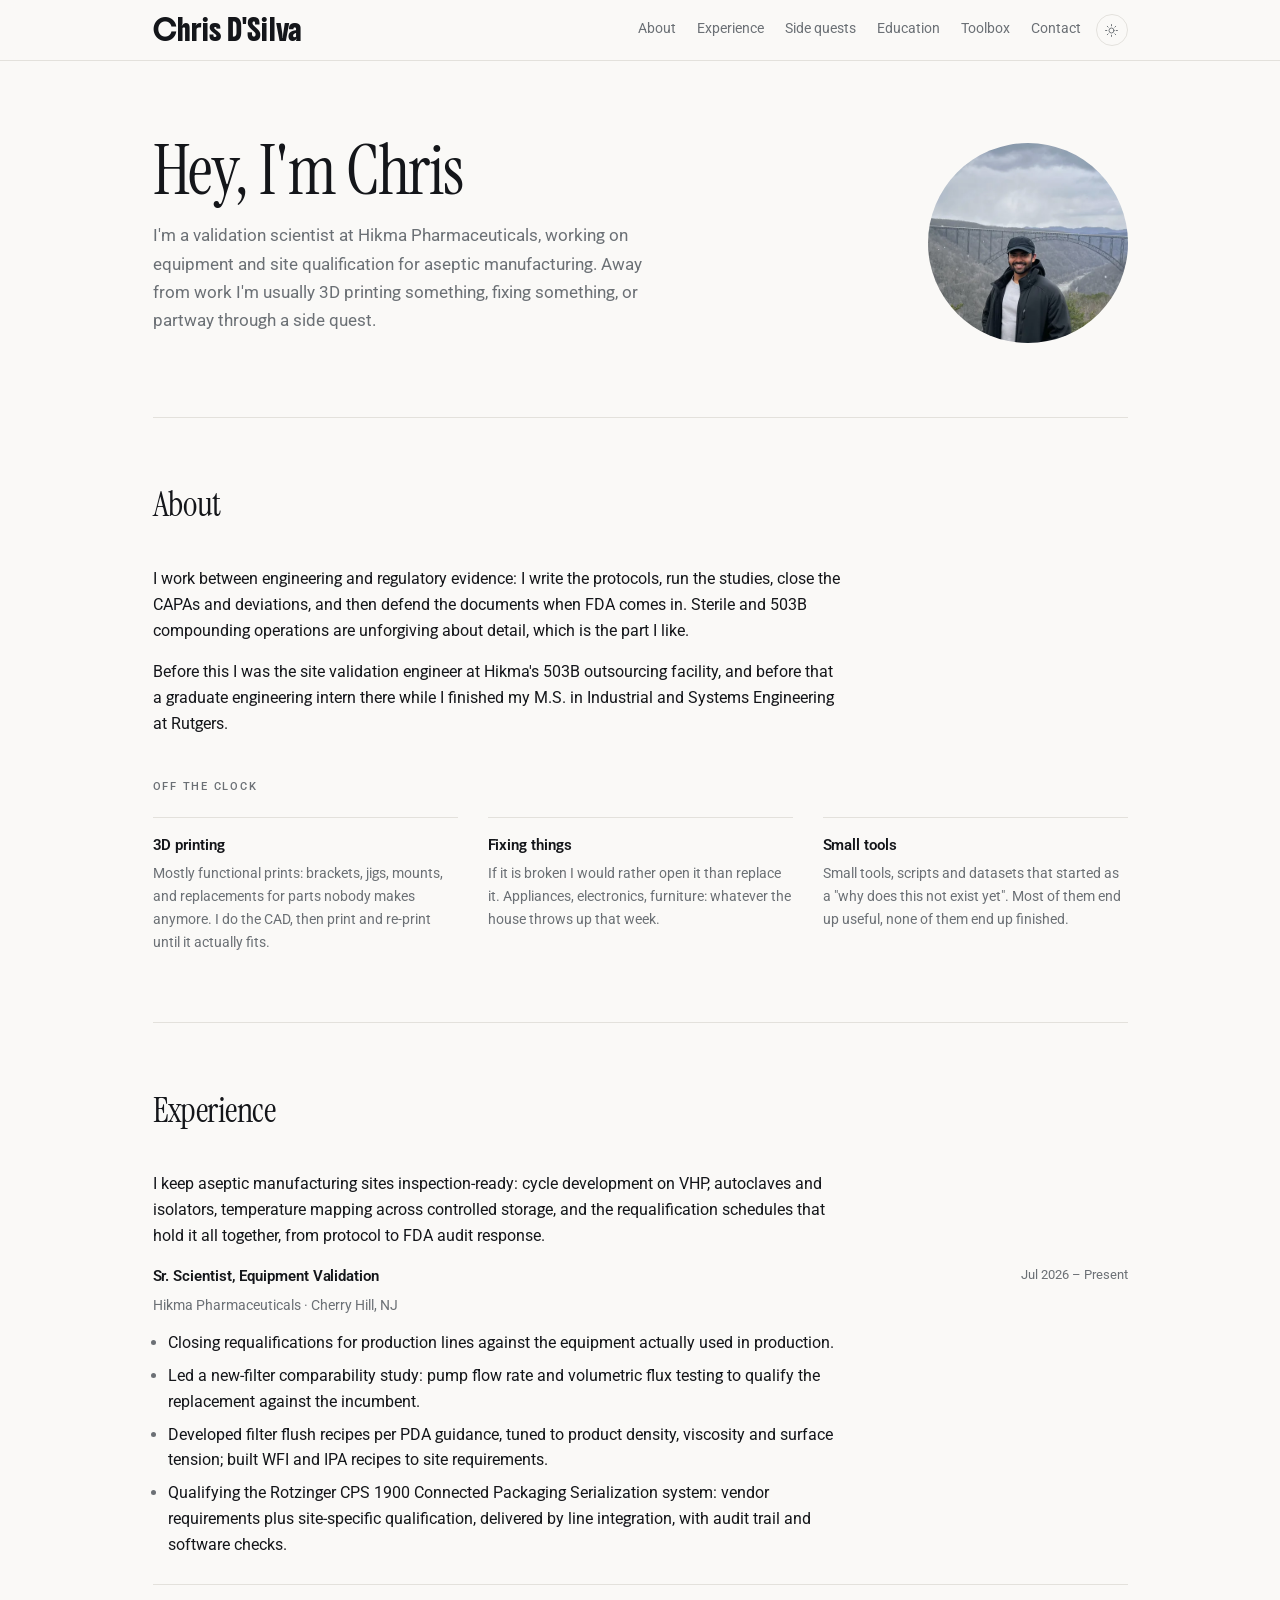
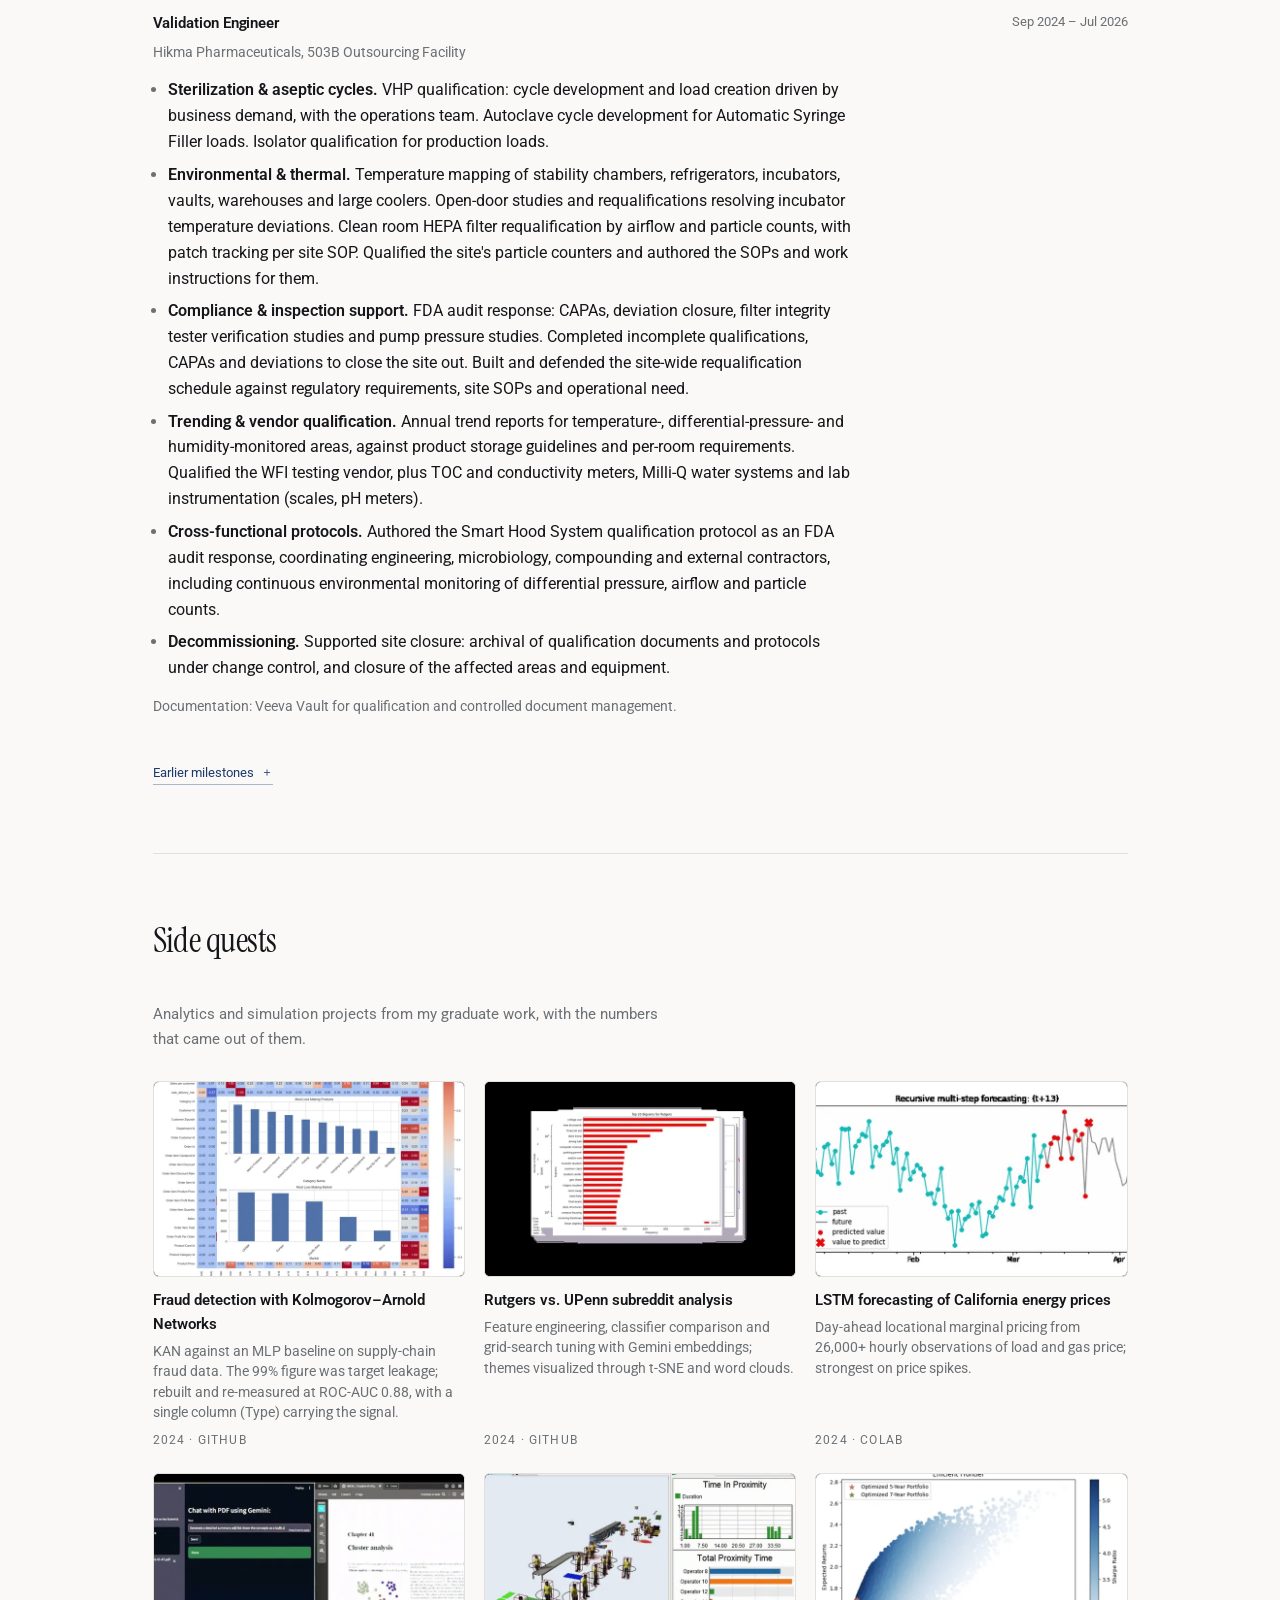
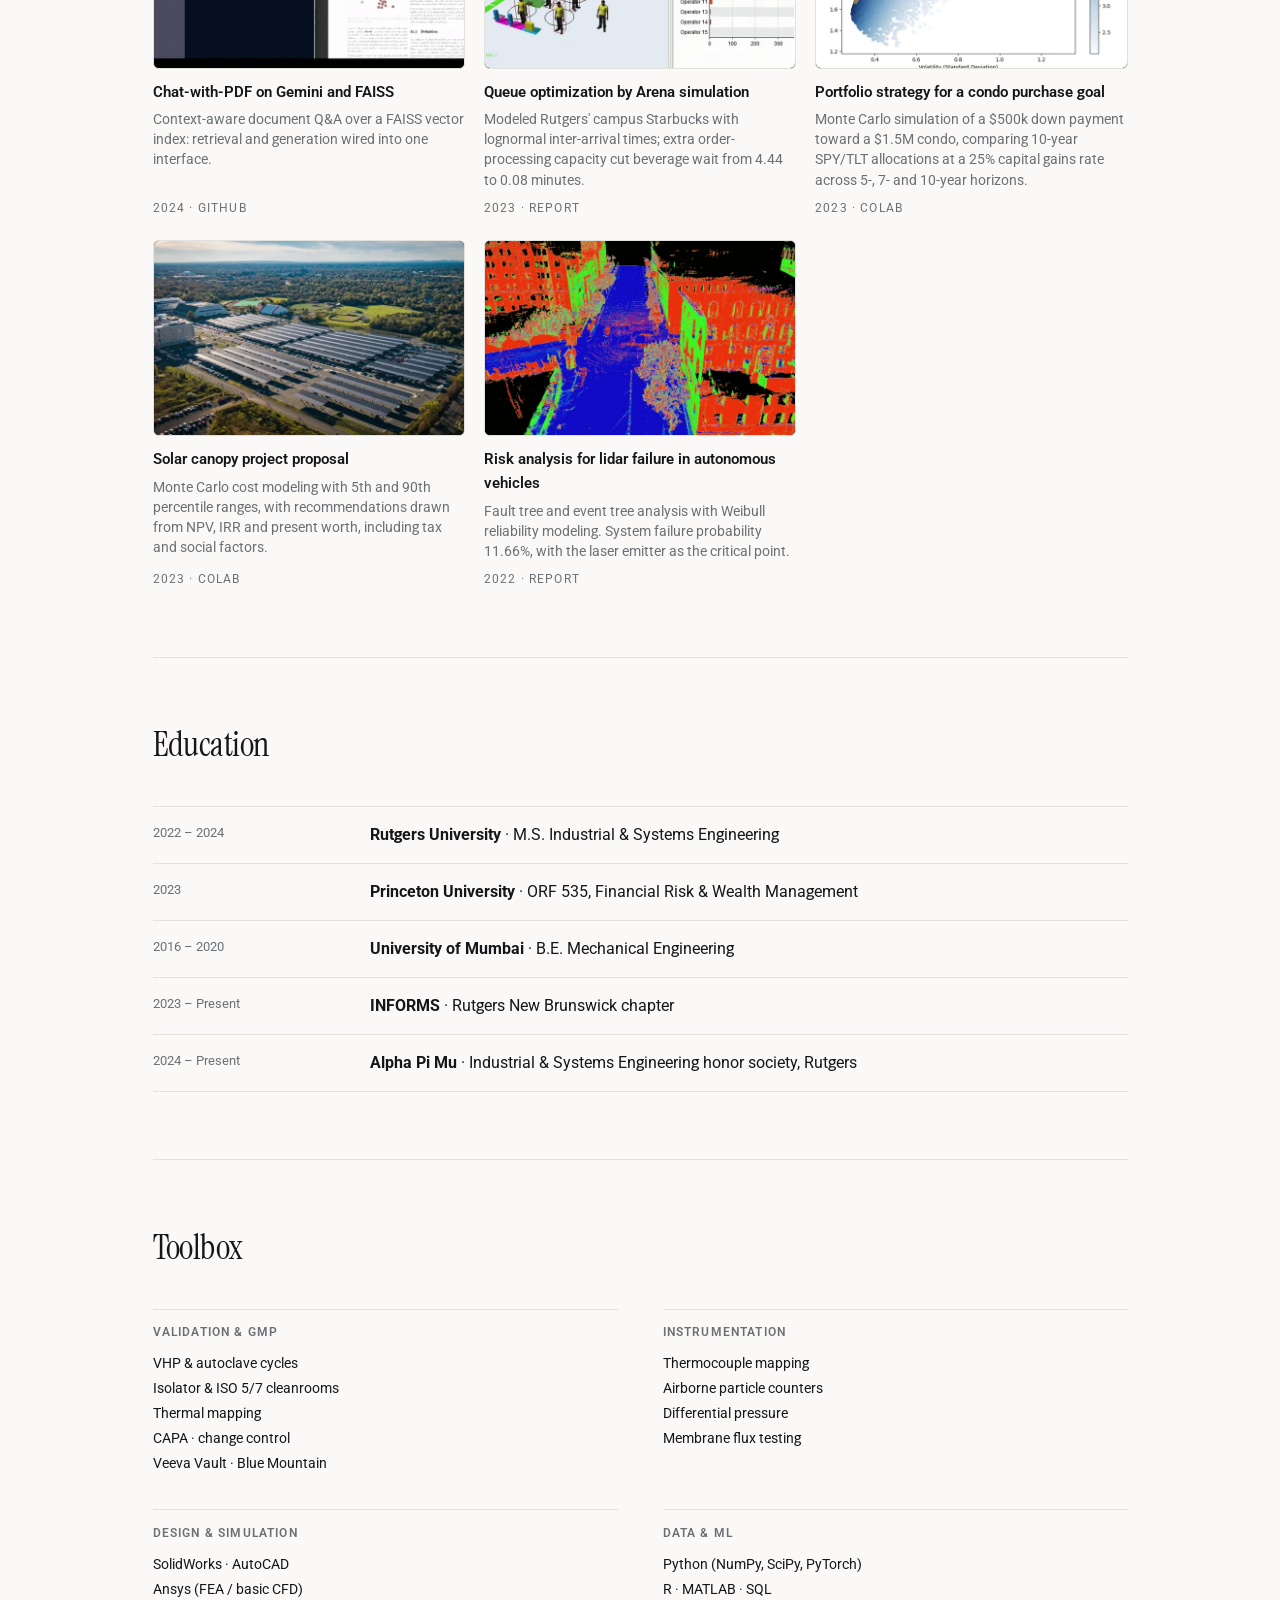
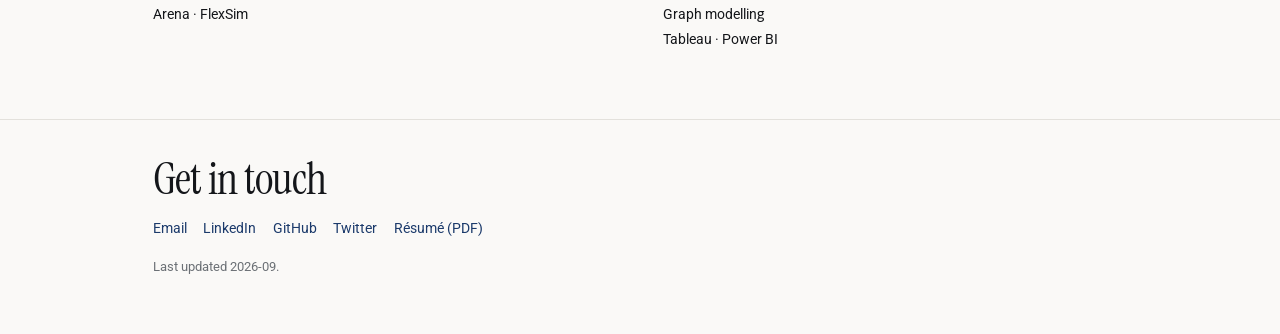
==== commit 016b86ed: "Nav: wordmark switches from Pirata One to Boldonse Boldonse is a heavy geometric display face, so th" ====
--- a/index.html
+++ b/index.html
@@ -10,7 +10,7 @@
 
 <link rel="preconnect" href="https://fonts.googleapis.com">
 <link rel="preconnect" href="https://fonts.gstatic.com" crossorigin>
-<link href="https://fonts.googleapis.com/css2?family=Instrument+Serif:ital@0;1&family=Pirata+One&family=Roboto:ital,wght@0,400..700;1,400..700&display=swap" rel="stylesheet">
+<link href="https://fonts.googleapis.com/css2?family=Instrument+Serif:ital@0;1&family=Boldonse&family=Roboto:ital,wght@0,400..700;1,400..700&display=swap" rel="stylesheet">
 
 <meta property="og:type" content="profile">
 <meta property="og:title" content="Chris D'Silva · Sr. Scientist, Equipment Validation">
@@ -36,7 +36,7 @@
     --max: 68rem;
     --sans: "Roboto", "Helvetica Neue", Helvetica, Arial, sans-serif;
     --display: "Instrument Serif", Georgia, "Times New Roman", serif;
-    --mark: "Pirata One", "Instrument Serif", Georgia, serif;
+    --mark: "Boldonse", "Helvetica Neue", Helvetica, Arial, sans-serif;
   }
   @media (prefers-color-scheme: dark) {
     :root:not([data-theme="light"]) {
@@ -95,7 +95,7 @@
   /* ————— header ————— */
   .bar { position: sticky; top: 0; z-index: 20; background: color-mix(in srgb, var(--paper) 88%, transparent); backdrop-filter: blur(10px) saturate(150%); border-bottom: 1px solid var(--hair); }
   .bar-in { display: flex; align-items: center; gap: 1rem; height: 4rem; }
-  .mark { font-family: var(--mark); font-weight: 400; font-size: 1.45rem; letter-spacing: .01em; line-height: 1; }
+  .mark { font-family: var(--mark); font-weight: 400; font-size: 1.35rem; letter-spacing: .01em; line-height: 1; }
   .bar nav { margin-left: auto; display: flex; gap: 1.4rem; font-size: .9rem; }
   .bar nav a { color: var(--muted); position: relative; padding-bottom: 2px; transition: color .25s; }
   .bar nav a:hover, .bar nav a.on { color: var(--ink); }
@@ -108,7 +108,7 @@
     .bar nav { gap: .95rem; font-size: .84rem; }
     .bar nav a[href="#toolbox"],
     .bar nav a[href="#education"] { display: none; }
-    .mark { font-size: 1.15rem; white-space: nowrap; }
+    .mark { font-size: 1.05rem; white-space: nowrap; }
   }
 
 
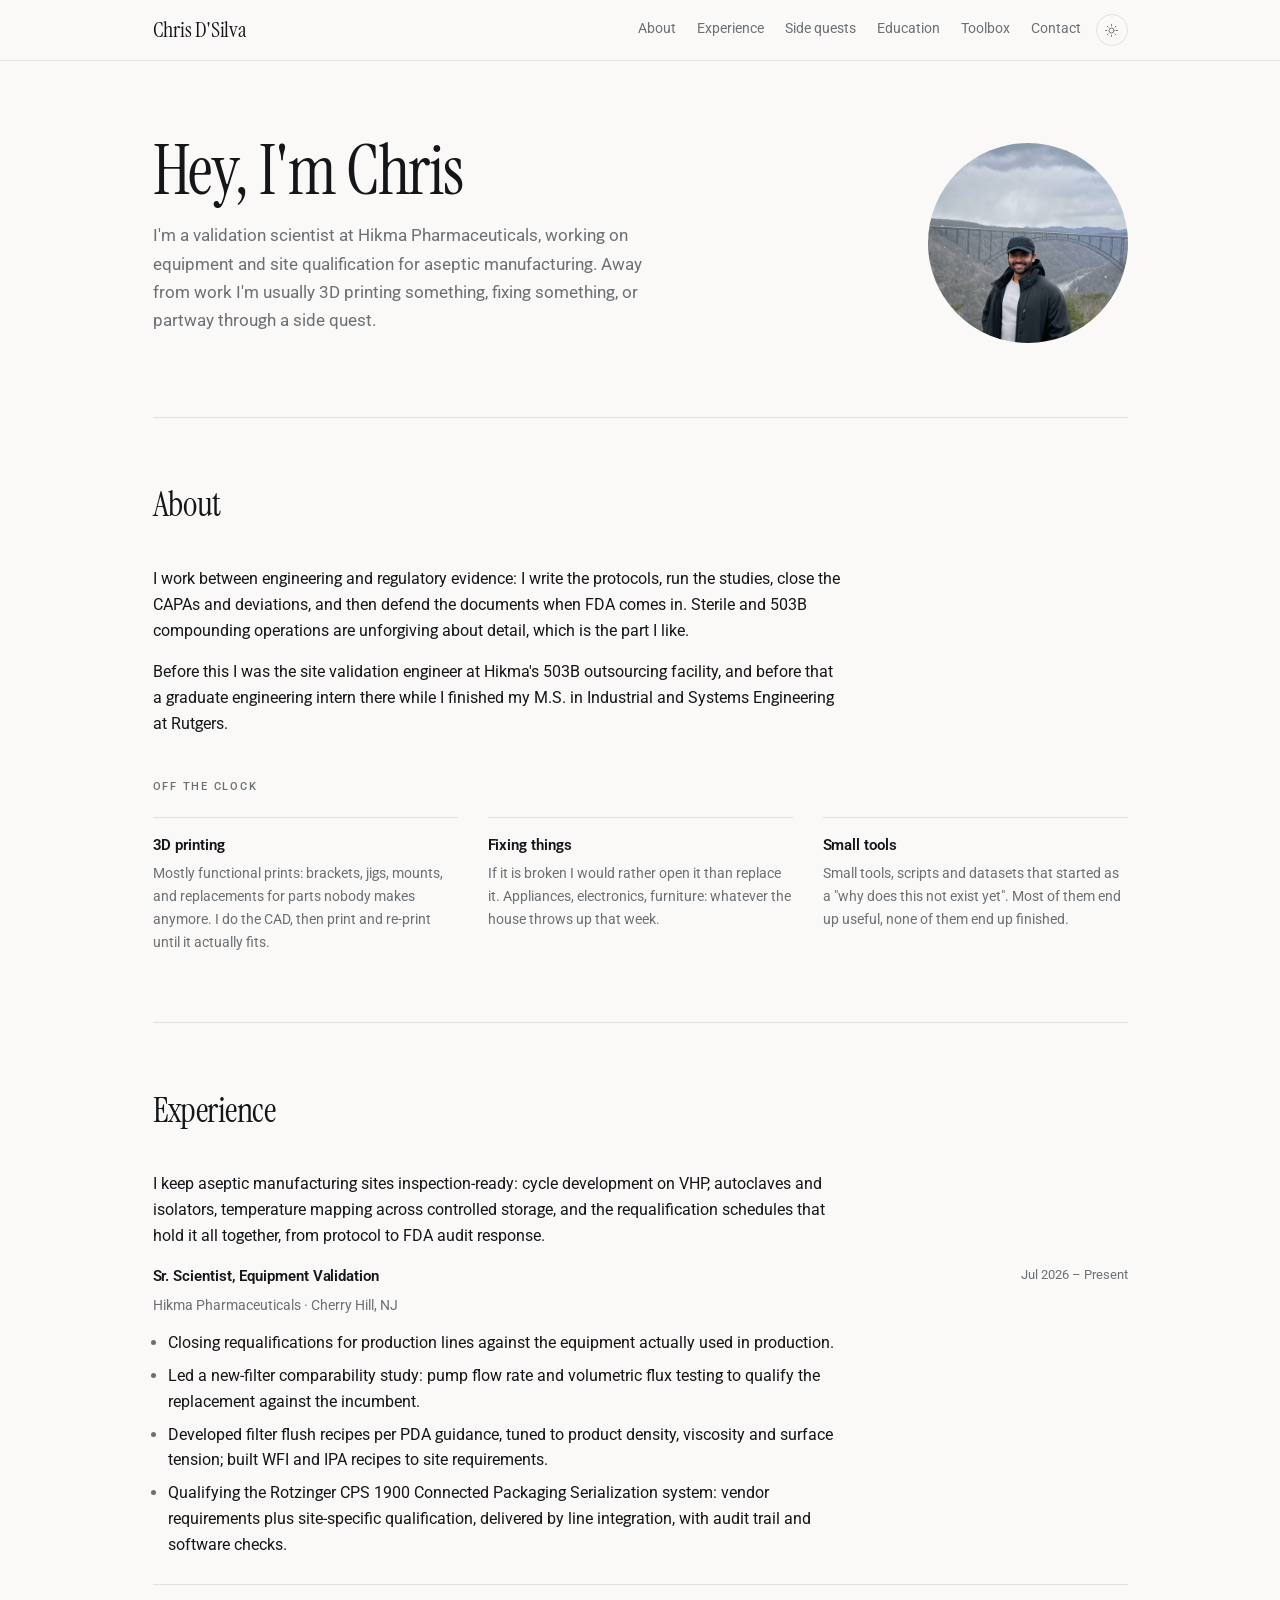
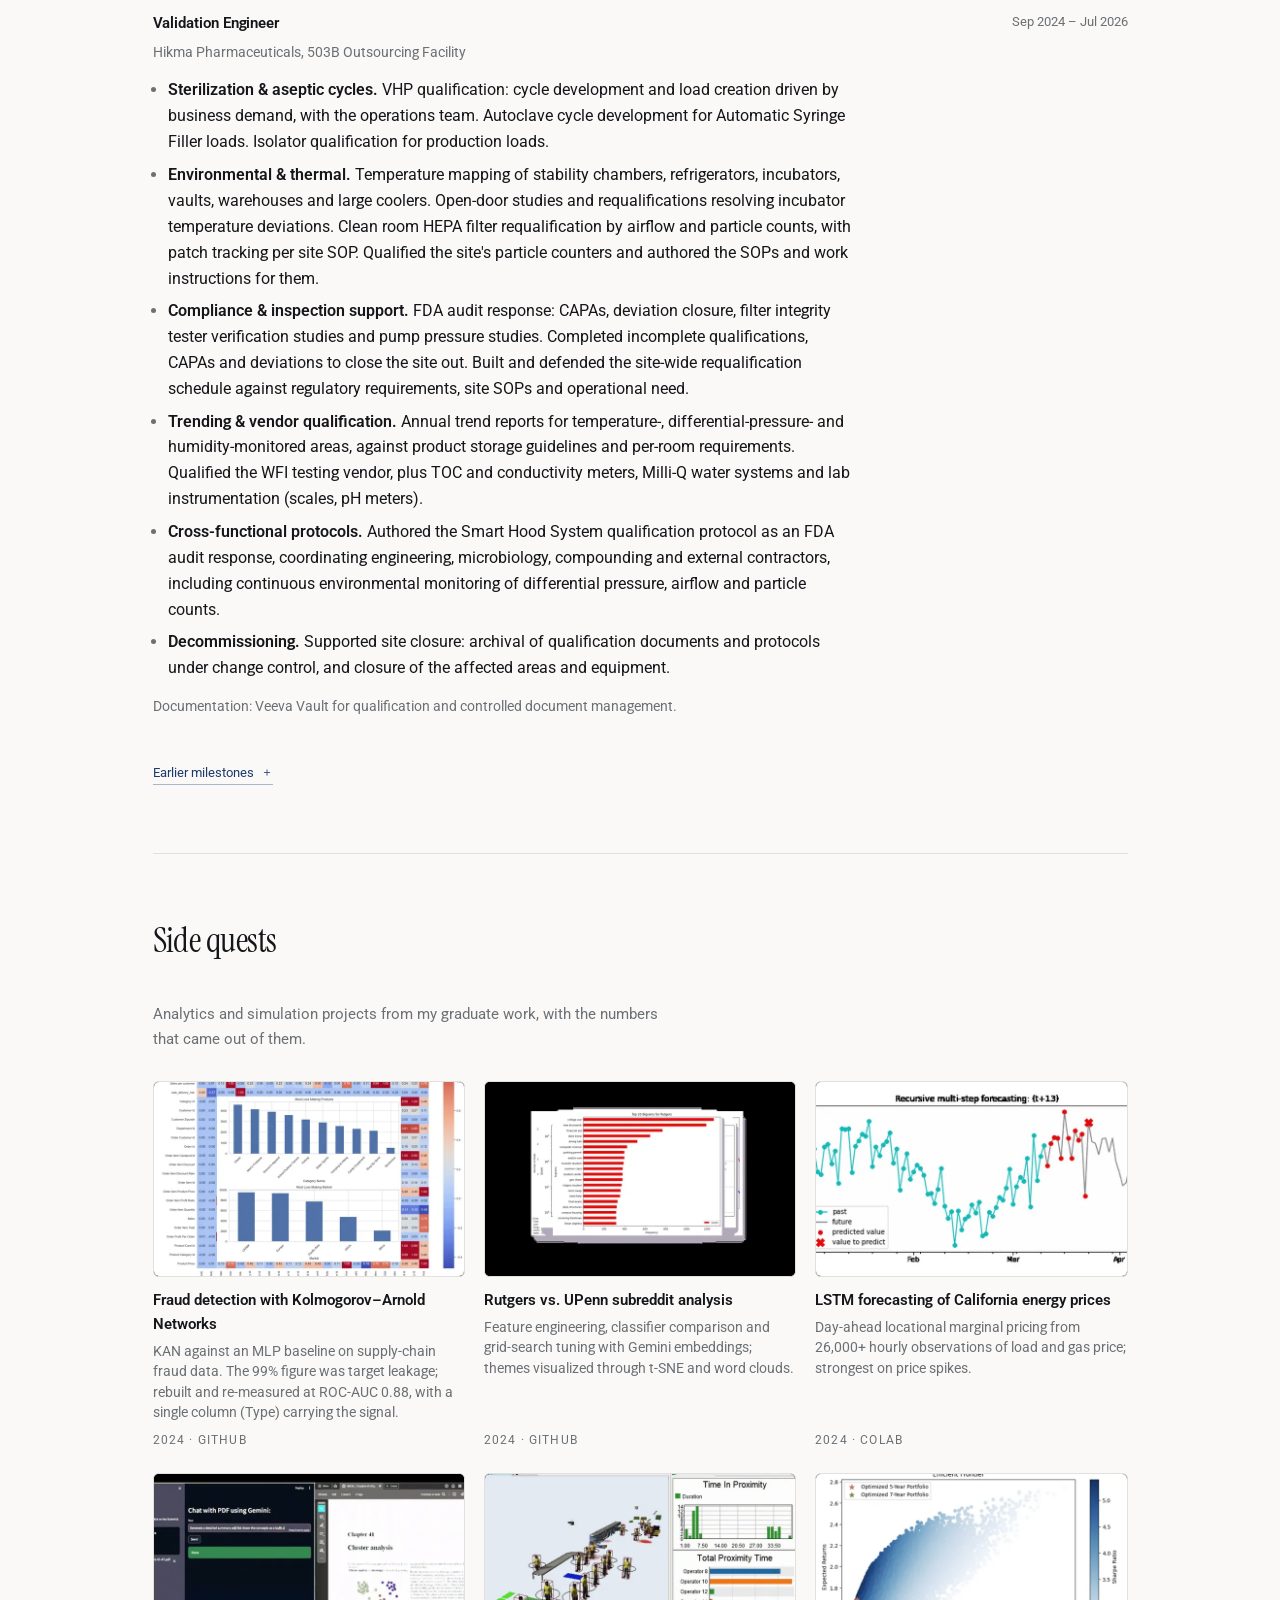
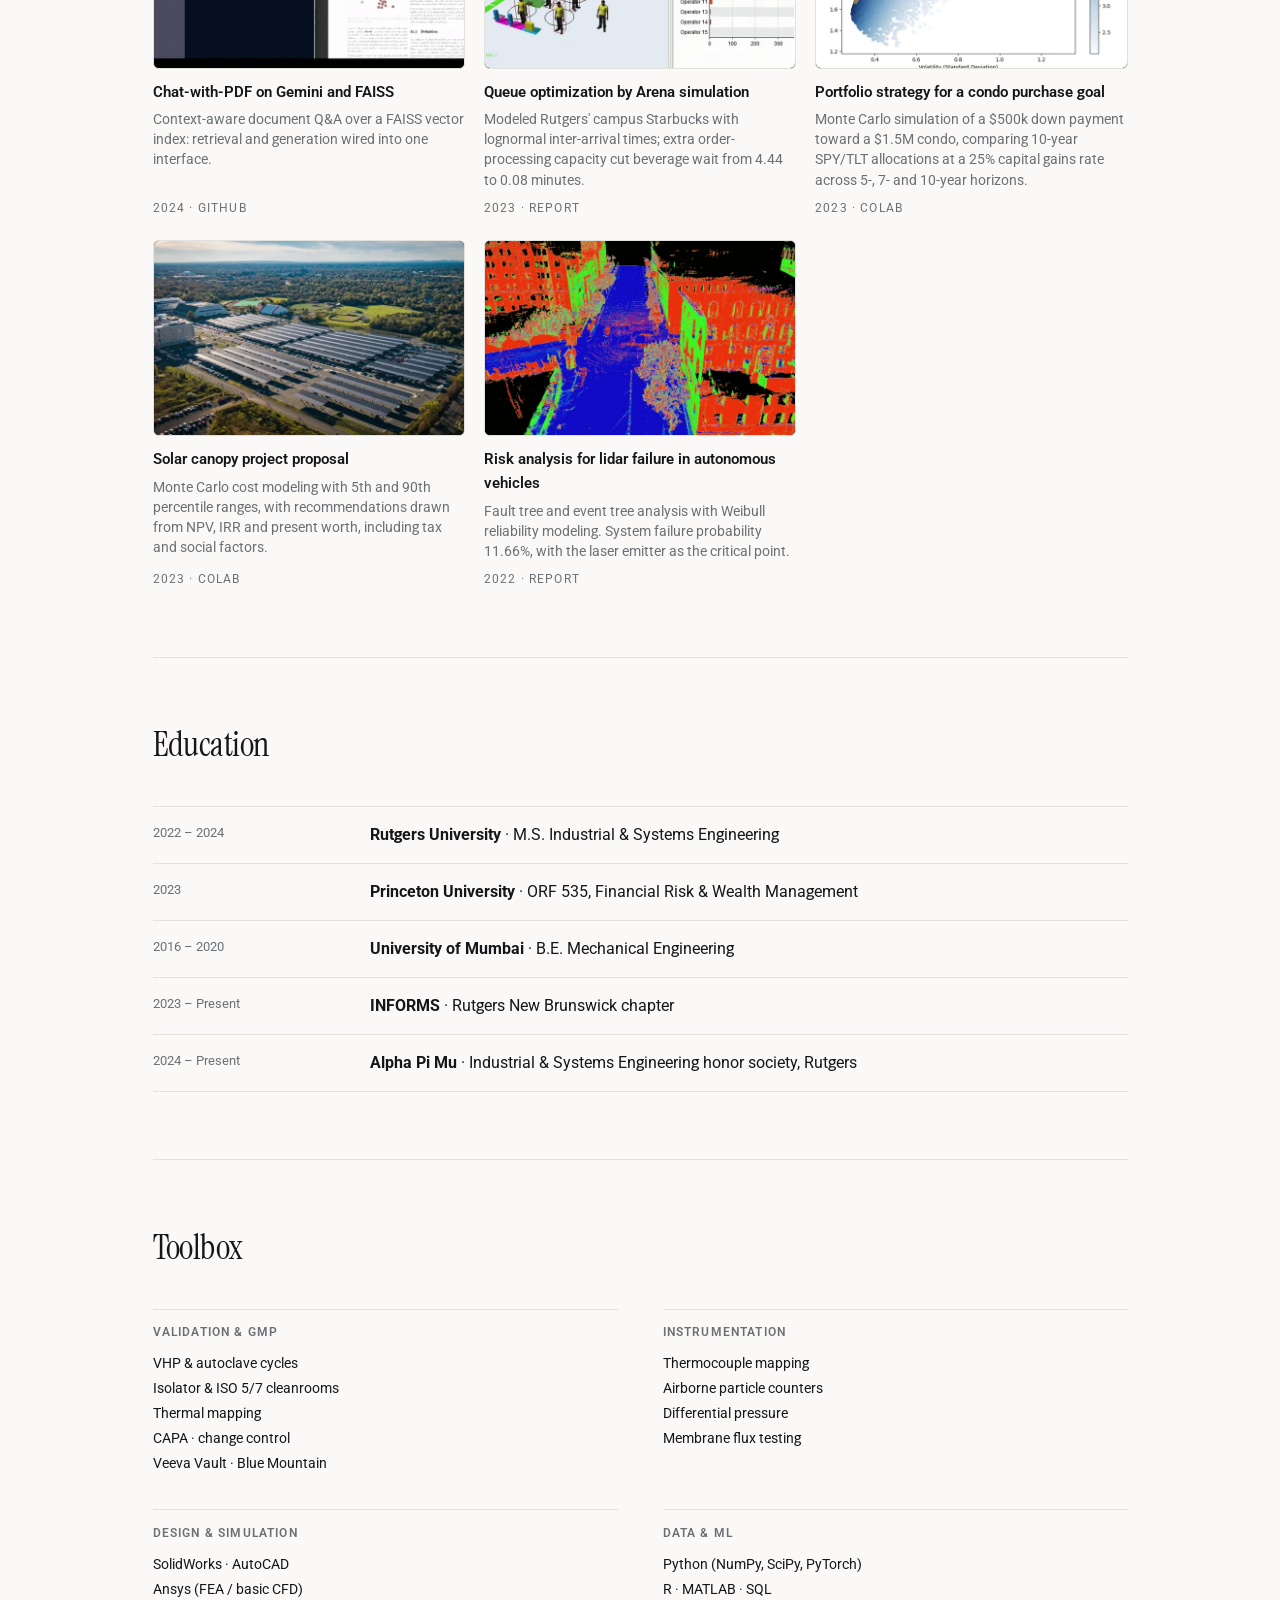
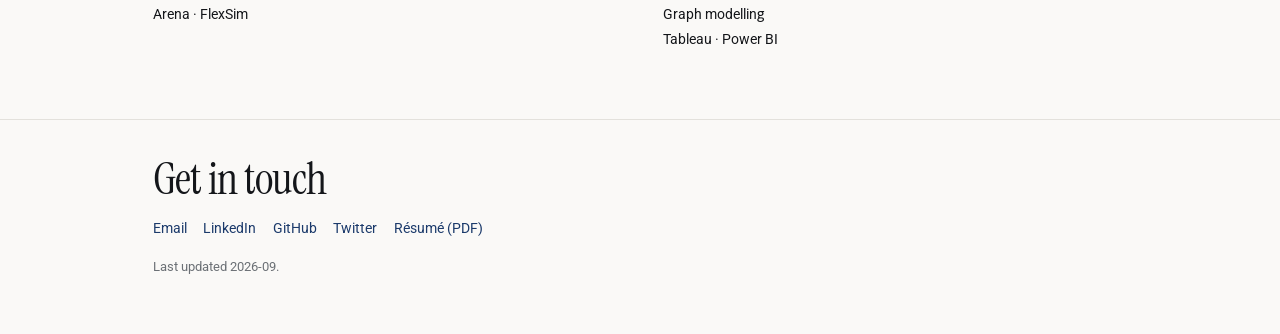
==== commit d016cc33: "Nav: wordmark back to Instrument Serif Drops Boldonse and the --mark token; the wordmark renders in " ====
--- a/index.html
+++ b/index.html
@@ -10,7 +10,7 @@
 
 <link rel="preconnect" href="https://fonts.googleapis.com">
 <link rel="preconnect" href="https://fonts.gstatic.com" crossorigin>
-<link href="https://fonts.googleapis.com/css2?family=Instrument+Serif:ital@0;1&family=Boldonse&family=Roboto:ital,wght@0,400..700;1,400..700&display=swap" rel="stylesheet">
+<link href="https://fonts.googleapis.com/css2?family=Instrument+Serif:ital@0;1&family=Roboto:ital,wght@0,400..700;1,400..700&display=swap" rel="stylesheet">
 
 <meta property="og:type" content="profile">
 <meta property="og:title" content="Chris D'Silva · Sr. Scientist, Equipment Validation">
@@ -36,7 +36,6 @@
     --max: 68rem;
     --sans: "Roboto", "Helvetica Neue", Helvetica, Arial, sans-serif;
     --display: "Instrument Serif", Georgia, "Times New Roman", serif;
-    --mark: "Boldonse", "Helvetica Neue", Helvetica, Arial, sans-serif;
   }
   @media (prefers-color-scheme: dark) {
     :root:not([data-theme="light"]) {
@@ -95,7 +94,7 @@
   /* ————— header ————— */
   .bar { position: sticky; top: 0; z-index: 20; background: color-mix(in srgb, var(--paper) 88%, transparent); backdrop-filter: blur(10px) saturate(150%); border-bottom: 1px solid var(--hair); }
   .bar-in { display: flex; align-items: center; gap: 1rem; height: 4rem; }
-  .mark { font-family: var(--mark); font-weight: 400; font-size: 1.35rem; letter-spacing: .01em; line-height: 1; }
+  .mark { font-family: var(--display); font-weight: 400; font-size: 1.45rem; letter-spacing: -.01em; line-height: 1; }
   .bar nav { margin-left: auto; display: flex; gap: 1.4rem; font-size: .9rem; }
   .bar nav a { color: var(--muted); position: relative; padding-bottom: 2px; transition: color .25s; }
   .bar nav a:hover, .bar nav a.on { color: var(--ink); }
@@ -108,7 +107,7 @@
     .bar nav { gap: .95rem; font-size: .84rem; }
     .bar nav a[href="#toolbox"],
     .bar nav a[href="#education"] { display: none; }
-    .mark { font-size: 1.05rem; white-space: nowrap; }
+    .mark { font-family: var(--display); font-weight: 400; font-size: 1.45rem; letter-spacing: -.01em; line-height: 1; }
   }
 
 
